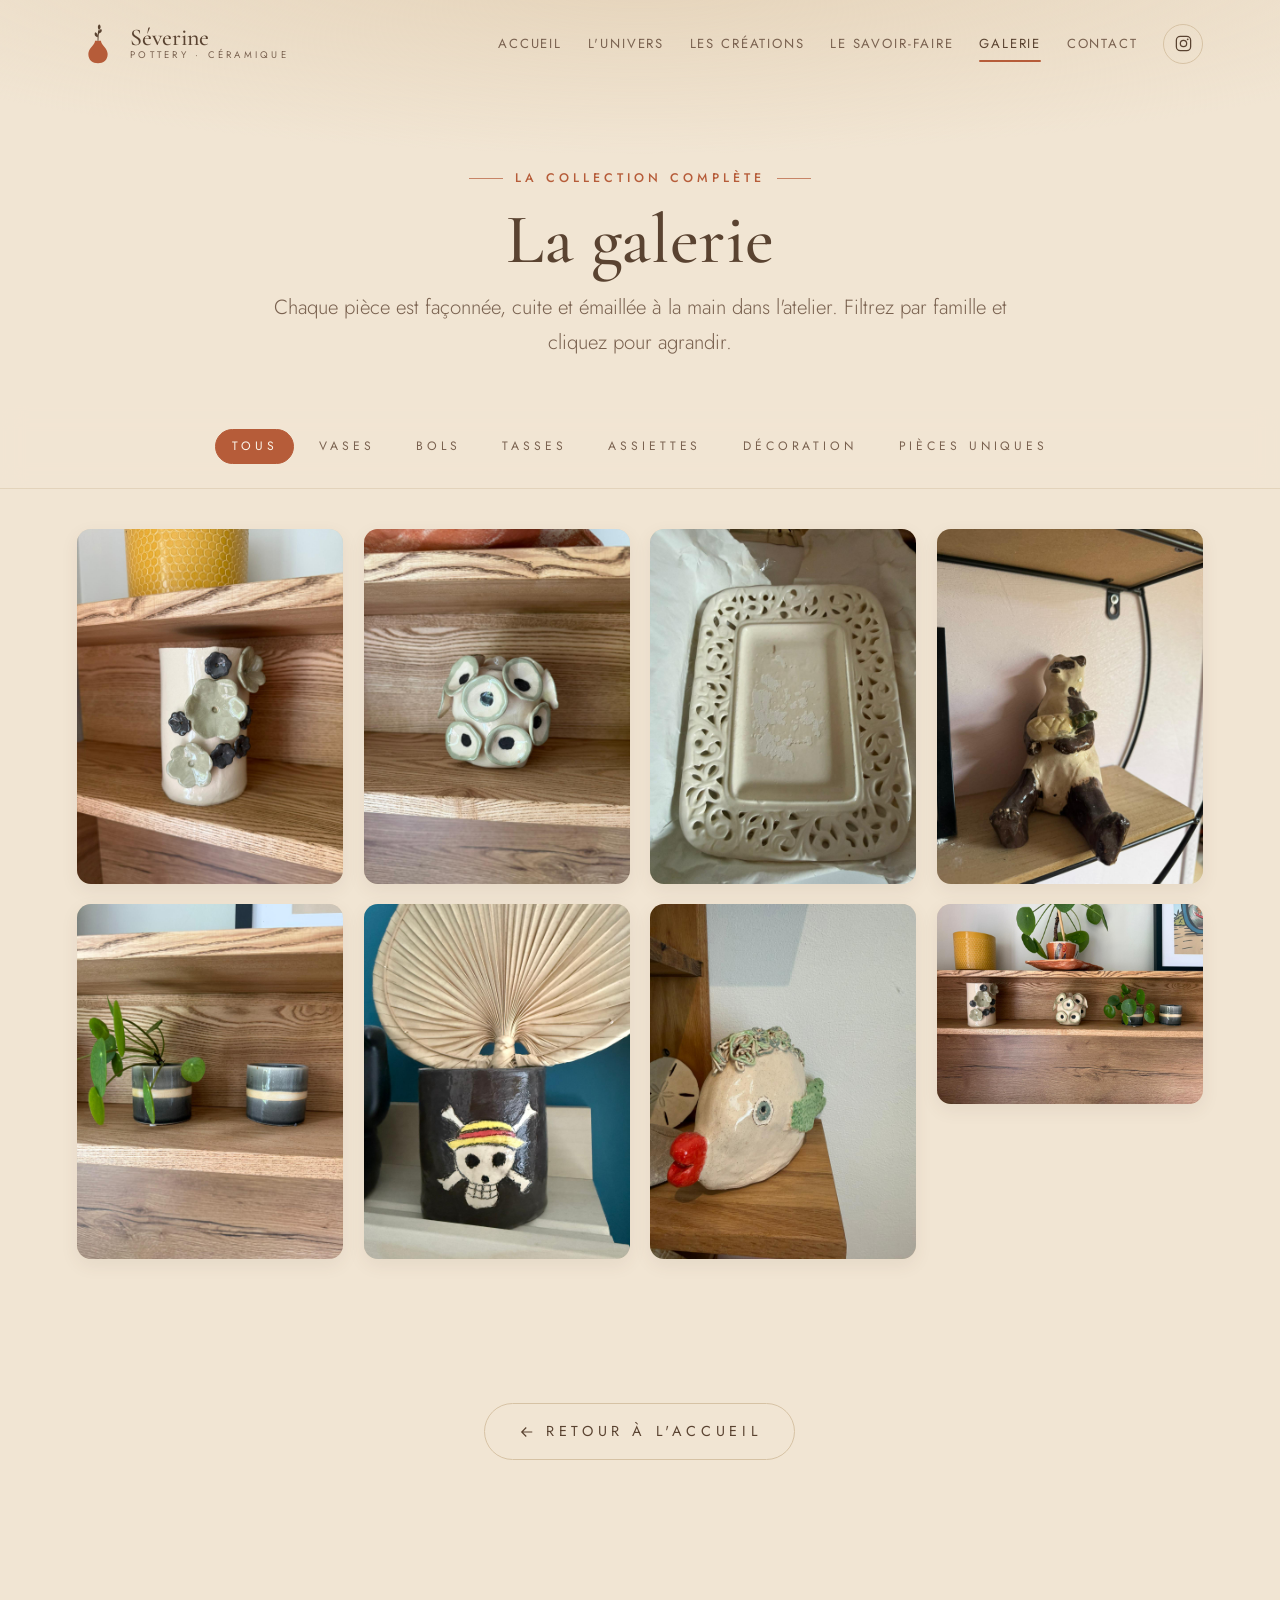
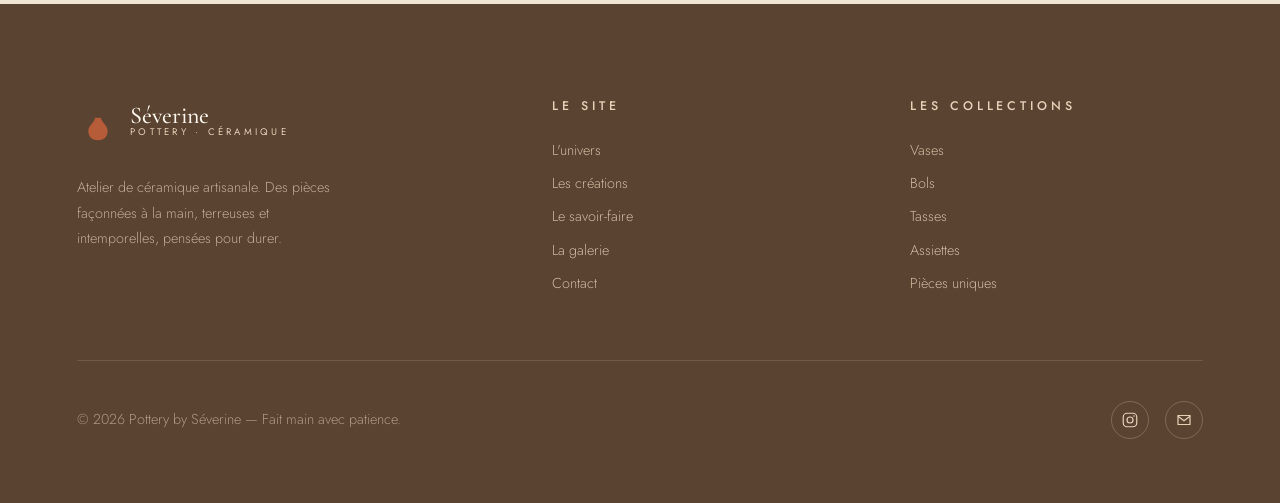
==== galerie.html @ ad0da4c9 "Add Pottery by Séverine static site (deployable on Vercel) One-page site + galerie.html, CSS design " ====
<!DOCTYPE html>
<html lang="fr">
<head>
  <meta charset="UTF-8" />
  <meta name="viewport" content="width=device-width, initial-scale=1.0" />
  <meta name="theme-color" content="#F1E5D3" />

  <!-- SEO -->
  <title>Galerie — Pottery by Séverine · Céramiques faites main</title>
  <meta name="description" content="Découvrez toute la collection de céramiques de Séverine : vases, bols, tasses, assiettes, décoration et pièces uniques. Chaque objet est façonné à la main." />
  <link rel="canonical" href="https://www.potterybyseverine.fr/galerie.html" />

  <!-- Open Graph -->
  <meta property="og:type" content="website" />
  <meta property="og:site_name" content="Pottery by Séverine" />
  <meta property="og:title" content="Galerie — Pottery by Séverine" />
  <meta property="og:description" content="Toute la collection de céramiques faites main : vases, bols, tasses, assiettes, décoration et pièces uniques." />
  <meta property="og:image" content="assets/images/pot-3.jpeg" />
  <meta property="og:locale" content="fr_FR" />
  <meta property="og:url" content="https://www.potterybyseverine.fr/galerie.html" />

  <!-- Favicon -->
  <link rel="icon" type="image/svg+xml" href="assets/logos/logo-icon.svg" />
  <link rel="apple-touch-icon" href="assets/logos/logo.png" />

  <!-- Fonts -->
  <link rel="preconnect" href="https://fonts.googleapis.com" />
  <link rel="preconnect" href="https://fonts.gstatic.com" crossorigin />
  <link href="https://fonts.googleapis.com/css2?family=Cormorant+Garamond:ital,wght@0,400;0,500;0,600;1,400;1,500&family=Jost:wght@300;400;500&display=swap" rel="stylesheet" />

  <!-- Styles -->
  <link rel="stylesheet" href="css/variables.css" />
  <link rel="stylesheet" href="css/style.css" />
  <link rel="stylesheet" href="css/gallery.css" />
  <link rel="stylesheet" href="css/animations.css" />
  <link rel="stylesheet" href="css/responsive.css" />

  <!-- Schema.org : fil d'Ariane -->
  <script type="application/ld+json">
  {
    "@context": "https://schema.org",
    "@type": "BreadcrumbList",
    "itemListElement": [
      { "@type": "ListItem", "position": 1, "name": "Accueil", "item": "https://www.potterybyseverine.fr/" },
      { "@type": "ListItem", "position": 2, "name": "Galerie", "item": "https://www.potterybyseverine.fr/galerie.html" }
    ]
  }
  </script>
</head>

<body>
  <a class="skip-link" href="#galerie-main">Aller au contenu principal</a>

  <!-- ============================ HEADER ============================ -->
  <header class="site-header is-scrolled">
    <div class="header__inner">
      <a class="brand" href="index.html" aria-label="Pottery by Séverine — accueil">
        <img class="brand__mark" src="assets/logos/logo-icon.svg" alt="" width="42" height="42" aria-hidden="true" />
        <span class="brand__text">
          <span class="brand__name">Séverine</span>
          <span class="brand__tagline">Pottery · Céramique</span>
        </span>
      </a>

      <nav class="nav" id="main-nav" aria-label="Navigation principale">
        <ul class="nav__list">
          <li class="nav__item"><a class="nav__link" href="index.html#accueil">Accueil</a></li>
          <li class="nav__item"><a class="nav__link" href="index.html#univers">L'univers</a></li>
          <li class="nav__item"><a class="nav__link" href="index.html#creations">Les créations</a></li>
          <li class="nav__item"><a class="nav__link" href="index.html#savoir-faire">Le savoir-faire</a></li>
          <li class="nav__item"><a class="nav__link is-active" href="galerie.html">Galerie</a></li>
          <li class="nav__item"><a class="nav__link" href="index.html#contact">Contact</a></li>
          <li class="nav__item">
            <a class="nav__ig" href="https://www.instagram.com/potterybyseverine" target="_blank" rel="noopener" aria-label="Instagram (nouvelle fenêtre)">
              <svg viewBox="0 0 24 24" fill="none" stroke="currentColor" stroke-width="1.6" aria-hidden="true"><rect x="3" y="3" width="18" height="18" rx="5"/><circle cx="12" cy="12" r="4"/><circle cx="17.3" cy="6.7" r="1.1" fill="currentColor" stroke="none"/></svg>
            </a>
          </li>
        </ul>
      </nav>

      <button class="nav-toggle" type="button" aria-label="Ouvrir le menu" aria-expanded="false" aria-controls="main-nav">
        <span></span><span></span><span></span>
      </button>
    </div>
  </header>

  <main id="galerie-main">
    <!-- ---- En-tête ---- -->
    <section class="gallery-hero">
      <div class="container">
        <span class="overline overline--center">La collection complète</span>
        <h1 class="display">La galerie</h1>
        <p class="lead">Chaque pièce est façonnée, cuite et émaillée à la main dans l'atelier. Filtrez par famille et cliquez pour agrandir.</p>
      </div>
    </section>

    <!-- ---- Filtres ---- -->
    <div class="filters" role="group" aria-label="Filtrer les créations par catégorie">
      <button class="filter-btn is-active" type="button" data-filter="all" aria-pressed="true">Tous</button>
      <button class="filter-btn" type="button" data-filter="vases" aria-pressed="false">Vases</button>
      <button class="filter-btn" type="button" data-filter="bols" aria-pressed="false">Bols</button>
      <button class="filter-btn" type="button" data-filter="tasses" aria-pressed="false">Tasses</button>
      <button class="filter-btn" type="button" data-filter="assiettes" aria-pressed="false">Assiettes</button>
      <button class="filter-btn" type="button" data-filter="decoration" aria-pressed="false">Décoration</button>
      <button class="filter-btn" type="button" data-filter="pieces-uniques" aria-pressed="false">Pièces uniques</button>
    </div>

    <!-- ---- Masonry ---- -->
    <div class="container container--wide">
      <div class="masonry">

        <figure class="masonry__item" data-category="vases pieces-uniques" data-cat-label="Vase" data-name="Floraison"
                data-full="assets/images/pot-1.jpeg" tabindex="0" role="button" aria-label="Agrandir : Floraison, vase">
          <img src="assets/images/pot-1.jpeg" alt="Vase en grès crème orné de fleurs modelées vertes et anthracite" loading="lazy" />
          <figcaption class="masonry__overlay">
            <span class="masonry__cat">Vase</span>
            <span class="masonry__name">Floraison</span>
          </figcaption>
          <span class="masonry__zoom" aria-hidden="true"><svg viewBox="0 0 24 24" fill="none" stroke="currentColor" stroke-width="1.6"><circle cx="11" cy="11" r="7"/><path d="m20 20-3.5-3.5M11 8v6M8 11h6"/></svg></span>
        </figure>

        <figure class="masonry__item" data-category="tasses bols" data-cat-label="Grès émaillé" data-name="Duo Rayé"
                data-full="assets/images/pot-2.jpeg" tabindex="0" role="button" aria-label="Agrandir : Duo Rayé">
          <img src="assets/images/pot-2.jpeg" alt="Deux petits contenants en grès émaillé gris souligné d'un liseré sable" loading="lazy" />
          <figcaption class="masonry__overlay">
            <span class="masonry__cat">Grès émaillé</span>
            <span class="masonry__name">Duo Rayé</span>
          </figcaption>
          <span class="masonry__zoom" aria-hidden="true"><svg viewBox="0 0 24 24" fill="none" stroke="currentColor" stroke-width="1.6"><circle cx="11" cy="11" r="7"/><path d="m20 20-3.5-3.5M11 8v6M8 11h6"/></svg></span>
        </figure>

        <figure class="masonry__item" data-category="vases decoration pieces-uniques" data-cat-label="Vase" data-name="Pastille"
                data-full="assets/images/pot-3.jpeg" tabindex="0" role="button" aria-label="Agrandir : Pastille, vase">
          <img src="assets/images/pot-3.jpeg" alt="Vase crème couvert de pastilles rondes vertes à cœur noir" loading="lazy" />
          <figcaption class="masonry__overlay">
            <span class="masonry__cat">Vase</span>
            <span class="masonry__name">Pastille</span>
          </figcaption>
          <span class="masonry__zoom" aria-hidden="true"><svg viewBox="0 0 24 24" fill="none" stroke="currentColor" stroke-width="1.6"><circle cx="11" cy="11" r="7"/><path d="m20 20-3.5-3.5M11 8v6M8 11h6"/></svg></span>
        </figure>

        <figure class="masonry__item" data-category="tasses pieces-uniques" data-cat-label="Tasse" data-name="Mug Corsaire"
                data-full="assets/images/mug-one-piece.jpeg" tabindex="0" role="button" aria-label="Agrandir : Mug Corsaire">
          <img src="assets/images/mug-one-piece.jpeg" alt="Mug en céramique noire peint d'une tête de mort au chapeau de paille" loading="lazy" />
          <figcaption class="masonry__overlay">
            <span class="masonry__cat">Tasse</span>
            <span class="masonry__name">Mug Corsaire</span>
          </figcaption>
          <span class="masonry__zoom" aria-hidden="true"><svg viewBox="0 0 24 24" fill="none" stroke="currentColor" stroke-width="1.6"><circle cx="11" cy="11" r="7"/><path d="m20 20-3.5-3.5M11 8v6M8 11h6"/></svg></span>
        </figure>

        <figure class="masonry__item" data-category="assiettes decoration" data-cat-label="Assiette" data-name="Dentelle"
                data-full="assets/images/plateau-1.jpeg" tabindex="0" role="button" aria-label="Agrandir : Dentelle, plateau">
          <img src="assets/images/plateau-1.jpeg" alt="Plateau rectangulaire en céramique blanche à large bordure ajourée" loading="lazy" />
          <figcaption class="masonry__overlay">
            <span class="masonry__cat">Assiette</span>
            <span class="masonry__name">Dentelle</span>
          </figcaption>
          <span class="masonry__zoom" aria-hidden="true"><svg viewBox="0 0 24 24" fill="none" stroke="currentColor" stroke-width="1.6"><circle cx="11" cy="11" r="7"/><path d="m20 20-3.5-3.5M11 8v6M8 11h6"/></svg></span>
        </figure>

        <figure class="masonry__item" data-category="decoration pieces-uniques" data-cat-label="Pièce unique" data-name="Poisson Lippu"
                data-full="assets/images/poisson-1.jpeg" tabindex="0" role="button" aria-label="Agrandir : Poisson Lippu">
          <img src="assets/images/poisson-1.jpeg" alt="Sculpture céramique en forme de poisson aux lèvres rouges et écailles vertes" loading="lazy" />
          <figcaption class="masonry__overlay">
            <span class="masonry__cat">Pièce unique</span>
            <span class="masonry__name">Poisson Lippu</span>
          </figcaption>
          <span class="masonry__zoom" aria-hidden="true"><svg viewBox="0 0 24 24" fill="none" stroke="currentColor" stroke-width="1.6"><circle cx="11" cy="11" r="7"/><path d="m20 20-3.5-3.5M11 8v6M8 11h6"/></svg></span>
        </figure>

        <figure class="masonry__item" data-category="decoration pieces-uniques" data-cat-label="Pièce unique" data-name="Petit Panda"
                data-full="assets/images/panda.jpeg" tabindex="0" role="button" aria-label="Agrandir : Petit Panda">
          <img src="assets/images/panda.jpeg" alt="Petite figurine de panda en céramique assis, tenant une pomme de pin" loading="lazy" />
          <figcaption class="masonry__overlay">
            <span class="masonry__cat">Pièce unique</span>
            <span class="masonry__name">Petit Panda</span>
          </figcaption>
          <span class="masonry__zoom" aria-hidden="true"><svg viewBox="0 0 24 24" fill="none" stroke="currentColor" stroke-width="1.6"><circle cx="11" cy="11" r="7"/><path d="m20 20-3.5-3.5M11 8v6M8 11h6"/></svg></span>
        </figure>

        <figure class="masonry__item" data-category="decoration" data-cat-label="Composition" data-name="Étagère d'atelier"
                data-full="assets/images/banner.jpeg" tabindex="0" role="button" aria-label="Agrandir : Étagère d'atelier">
          <img src="assets/images/banner.jpeg" alt="Composition de plusieurs céramiques faites main et de plantes sur une étagère en bois" loading="lazy" />
          <figcaption class="masonry__overlay">
            <span class="masonry__cat">Composition</span>
            <span class="masonry__name">Étagère d'atelier</span>
          </figcaption>
          <span class="masonry__zoom" aria-hidden="true"><svg viewBox="0 0 24 24" fill="none" stroke="currentColor" stroke-width="1.6"><circle cx="11" cy="11" r="7"/><path d="m20 20-3.5-3.5M11 8v6M8 11h6"/></svg></span>
        </figure>

      </div>

      <p class="masonry-empty">Aucune pièce dans cette catégorie pour le moment.</p>
    </div>

    <!-- ---- Retour accueil ---- -->
    <div class="gallery-back">
      <a class="btn btn--ghost" href="index.html">
        <svg viewBox="0 0 24 24" width="18" height="18" fill="none" stroke="currentColor" stroke-width="1.6" aria-hidden="true" style="transform:scaleX(-1)"><path d="M5 12h14M13 6l6 6-6 6"/></svg>
        Retour à l'accueil
      </a>
    </div>
  </main>

  <!-- ---- Lightbox ---- -->
  <div class="lightbox" role="dialog" aria-modal="true" aria-label="Visionneuse d'image" aria-hidden="true">
    <button class="lightbox__btn lightbox__close" type="button" aria-label="Fermer (Échap)">
      <svg viewBox="0 0 24 24" fill="none" stroke="currentColor" stroke-width="1.7" aria-hidden="true"><path d="M6 6l12 12M18 6 6 18"/></svg>
    </button>
    <button class="lightbox__btn lightbox__prev" type="button" aria-label="Image précédente (flèche gauche)">
      <svg viewBox="0 0 24 24" fill="none" stroke="currentColor" stroke-width="1.7" aria-hidden="true"><path d="M15 6l-6 6 6 6"/></svg>
    </button>
    <button class="lightbox__btn lightbox__next" type="button" aria-label="Image suivante (flèche droite)">
      <svg viewBox="0 0 24 24" fill="none" stroke="currentColor" stroke-width="1.7" aria-hidden="true"><path d="M9 6l6 6-6 6"/></svg>
    </button>

    <div class="lightbox__stage">
      <div class="lightbox__figure">
        <img class="lightbox__img" src="" alt="" style="transition: opacity .35s ease;" />
      </div>
      <div class="lightbox__caption">
        <span class="lightbox__cat"></span>
        <div class="lightbox__name"></div>
        <div class="lightbox__counter"></div>
      </div>
    </div>
  </div>

  <!-- ============================ FOOTER ============================ -->
  <footer class="site-footer">
    <div class="container container--wide">
      <div class="footer__top">
        <div class="footer__brand">
          <a class="brand" href="index.html" aria-label="Pottery by Séverine — accueil">
            <img class="brand__mark" src="assets/logos/logo-icon.svg" alt="" width="42" height="42" aria-hidden="true" />
            <span class="brand__text">
              <span class="brand__name">Séverine</span>
              <span class="brand__tagline">Pottery · Céramique</span>
            </span>
          </a>
          <p class="footer__about">Atelier de céramique artisanale. Des pièces façonnées à la main, terreuses et intemporelles, pensées pour durer.</p>
        </div>

        <nav class="footer__col" aria-label="Navigation du site">
          <h4>Le site</h4>
          <div class="footer__links">
            <a href="index.html#univers">L'univers</a>
            <a href="index.html#creations">Les créations</a>
            <a href="index.html#savoir-faire">Le savoir-faire</a>
            <a href="galerie.html">La galerie</a>
            <a href="index.html#contact">Contact</a>
          </div>
        </nav>

        <nav class="footer__col" aria-label="Les collections">
          <h4>Les collections</h4>
          <div class="footer__links">
            <a href="galerie.html?filter=vases">Vases</a>
            <a href="galerie.html?filter=bols">Bols</a>
            <a href="galerie.html?filter=tasses">Tasses</a>
            <a href="galerie.html?filter=assiettes">Assiettes</a>
            <a href="galerie.html?filter=pieces-uniques">Pièces uniques</a>
          </div>
        </nav>
      </div>

      <div class="footer__bottom">
        <p>© <span data-year>2026</span> Pottery by Séverine — Fait main avec patience.</p>
        <div class="footer__socials">
          <a href="https://www.instagram.com/potterybyseverine" target="_blank" rel="noopener" aria-label="Instagram">
            <svg viewBox="0 0 24 24" fill="none" stroke="currentColor" stroke-width="1.6" aria-hidden="true"><rect x="3" y="3" width="18" height="18" rx="5"/><circle cx="12" cy="12" r="4"/><circle cx="17.3" cy="6.7" r="1.1" fill="currentColor" stroke="none"/></svg>
          </a>
          <a href="mailto:bonjour@potterybyseverine.fr" aria-label="Envoyer un email">
            <svg viewBox="0 0 24 24" fill="none" stroke="currentColor" stroke-width="1.6" aria-hidden="true"><path d="M4 6h16v12H4Z"/><path d="m4 7 8 6 8-6"/></svg>
          </a>
        </div>
      </div>
    </div>
  </footer>

  <!-- Scripts -->
  <script src="js/gallery.js" defer></script>
  <script src="js/script.js" defer></script>
</body>
</html>
---- css/variables.css ----
/* ==========================================================================
   Pottery by Séverine — Design Tokens
   Toutes les couleurs, typographies, espacements, rayons et ombres du site
   sont définis ici. Un seul endroit à modifier pour faire évoluer la marque.
   ========================================================================== */

:root {
  /* --- Palette ---------------------------------------------------------- */
  --color-terracotta:        #B65C39; /* accent principal */
  --color-terracotta-light:  #CE8A5F;
  --color-ocre:              #C89A46;
  --color-clay:              #5A4331; /* texte / foncé */
  --color-clay-light:        #7A6250; /* texte secondaire */
  --color-sand:              #E4D2B8;
  --color-cream:             #F1E5D3; /* fond de page */
  --color-paper:             #FBF5EB; /* fond des cartes */
  --color-line:              #D6C2A4; /* filets / bordures */

  /* Dérivées translucides (verre, voiles, survols) */
  --cream-glass:             rgba(241, 229, 211, 0.72);
  --paper-glass:             rgba(251, 245, 235, 0.85);
  --clay-veil:               rgba(90, 67, 49, 0.06);
  --clay-veil-strong:        rgba(90, 67, 49, 0.12);
  --terracotta-veil:         rgba(182, 92, 57, 0.10);

  /* --- Typographie ------------------------------------------------------ */
  --font-serif: "Cormorant Garamond", Georgia, "Times New Roman", serif;
  --font-sans:  "Jost", "Segoe UI", system-ui, -apple-system, sans-serif;

  /* Échelle typographique fluide (clamp : mobile → desktop) */
  --fs-display:  clamp(3.4rem, 8vw, 7rem);
  --fs-h1:       clamp(2.6rem, 5.5vw, 4.6rem);
  --fs-h2:       clamp(2rem, 4vw, 3.2rem);
  --fs-h3:       clamp(1.5rem, 2.4vw, 2rem);
  --fs-lead:     clamp(1.1rem, 1.6vw, 1.35rem);
  --fs-body:     clamp(1rem, 1.15vw, 1.075rem);
  --fs-small:    0.9rem;
  --fs-label:    0.78rem;

  --lh-tight:  1.08;
  --lh-snug:   1.28;
  --lh-body:   1.75;

  /* Interlettrage des libellés (Jost en capitales espacées) */
  --tracking-label: 0.32em;
  --tracking-wide:  0.42em;
  --tracking-soft:  0.06em;

  /* --- Espacements (rythme vertical généreux) --------------------------- */
  --space-3xs: 0.25rem;
  --space-2xs: 0.5rem;
  --space-xs:  0.75rem;
  --space-sm:  1rem;
  --space-md:  1.5rem;
  --space-lg:  2.5rem;
  --space-xl:  4rem;
  --space-2xl: 6rem;
  --space-3xl: 9rem;
  --space-4xl: 12rem;

  /* Section : grandes respirations verticales */
  --section-padding: clamp(5rem, 12vh, 11rem);

  /* --- Mise en page ----------------------------------------------------- */
  --container-max: 1240px;
  --container-wide: 1480px;
  --gutter: clamp(1.5rem, 6vw, 6rem);
  --header-height: 88px;

  /* --- Rayons ----------------------------------------------------------- */
  --radius-xs: 6px;
  --radius-sm: 10px;
  --radius-md: 14px;   /* cartes (charte) */
  --radius-lg: 22px;
  --radius-xl: 32px;
  --radius-pill: 999px;

  /* --- Ombres très douces ---------------------------------------------- */
  --shadow-xs: 0 1px 2px rgba(90, 67, 49, 0.05);
  --shadow-sm: 0 6px 18px rgba(90, 67, 49, 0.08);
  --shadow-md: 0 14px 34px rgba(90, 67, 49, 0.10);
  --shadow-lg: 0 26px 60px rgba(90, 67, 49, 0.14);
  --shadow-glass: 0 8px 30px rgba(90, 67, 49, 0.10);

  /* --- Transitions ------------------------------------------------------ */
  --ease-out: cubic-bezier(0.16, 1, 0.3, 1);
  --ease-soft: cubic-bezier(0.4, 0, 0.2, 1);
  --dur-fast: 0.25s;
  --dur-mid:  0.5s;
  --dur-slow: 0.9s;

  /* --- Divers ----------------------------------------------------------- */
  --z-header: 100;
  --z-menu: 200;
  --z-lightbox: 900;
  --max-readable: 62ch;
}
---- css/style.css ----
/* ==========================================================================
   Pottery by Séverine — Feuille de style principale
   Structure :
   1. Reset & bases       6. Sections (univers, créations, savoir-faire…)
   2. Typographie         7. Galerie / masonry / lightbox
   3. Boutons & liens     8. Formulaire & contact
   4. Header & nav        9. Footer
   5. Hero
   ========================================================================== */

/* ============================ 1. RESET & BASES ============================ */
*,
*::before,
*::after { box-sizing: border-box; }

* { margin: 0; }

html {
  scroll-behavior: smooth;
  -webkit-text-size-adjust: 100%;
}

body {
  font-family: var(--font-sans);
  font-size: var(--fs-body);
  font-weight: 300;
  line-height: var(--lh-body);
  color: var(--color-clay);
  background-color: var(--color-cream);
  -webkit-font-smoothing: antialiased;
  text-rendering: optimizeLegibility;
  overflow-x: hidden;
  /* Texture très discrète : grain de papier crème */
  background-image:
    radial-gradient(var(--clay-veil) 0.5px, transparent 0.5px);
  background-size: 22px 22px;
}

img,
picture,
svg {
  display: block;
  max-width: 100%;
}

img { height: auto; }

ul { list-style: none; padding: 0; }
a { color: inherit; text-decoration: none; }
button { font-family: inherit; cursor: pointer; }

:focus-visible {
  outline: 2px solid var(--color-terracotta);
  outline-offset: 3px;
  border-radius: 2px;
}

::selection {
  background: var(--color-terracotta);
  color: var(--color-paper);
}

/* Lien d'évitement (accessibilité clavier) */
.skip-link {
  position: absolute;
  left: -999px;
  top: 0;
  z-index: 999;
  background: var(--color-clay);
  color: var(--color-paper);
  padding: var(--space-xs) var(--space-md);
  border-radius: 0 0 var(--radius-sm) 0;
  font-size: var(--fs-small);
  letter-spacing: var(--tracking-soft);
}
.skip-link:focus { left: 0; }

/* ---- Conteneurs ---- */
.container {
  width: 100%;
  max-width: var(--container-max);
  margin-inline: auto;
  padding-inline: var(--gutter);
}
.container--wide { max-width: var(--container-wide); }
.container--narrow { max-width: 900px; }

.section { padding-block: var(--section-padding); position: relative; }
.section--tight { padding-block: clamp(3.5rem, 8vh, 7rem); }

/* ============================ 2. TYPOGRAPHIE ============================= */
h1, h2, h3, h4 {
  font-family: var(--font-serif);
  font-weight: 500;
  line-height: var(--lh-tight);
  color: var(--color-clay);
  letter-spacing: 0.005em;
}

.display {
  font-size: var(--fs-display);
  font-weight: 500;
  line-height: 0.98;
}

h2.section__title,
.section__title {
  font-size: var(--fs-h2);
  font-weight: 500;
}

.lead {
  font-size: var(--fs-lead);
  color: var(--color-clay-light);
  max-width: var(--max-readable);
  line-height: 1.7;
}

p { max-width: var(--max-readable); }
p + p { margin-top: var(--space-sm); }

em, .accent-serif {
  font-style: italic;
  color: var(--color-terracotta);
}

/* Sur-titre : petit libellé en capitales espacées, avec filet */
.overline {
  display: inline-flex;
  align-items: center;
  gap: var(--space-xs);
  font-family: var(--font-sans);
  font-size: var(--fs-label);
  font-weight: 500;
  letter-spacing: var(--tracking-label);
  text-transform: uppercase;
  color: var(--color-terracotta);
}
.overline::before {
  content: "";
  width: 34px;
  height: 1px;
  background: currentColor;
  opacity: 0.7;
}
.overline--center::after {
  content: "";
  width: 34px;
  height: 1px;
  background: currentColor;
  opacity: 0.7;
}

/* En-tête de section centré */
.section__head {
  display: flex;
  flex-direction: column;
  gap: var(--space-md);
  margin-bottom: var(--space-2xl);
}
.section__head--center {
  align-items: center;
  text-align: center;
}
.section__head--center .lead { text-align: center; }
.section__head--center .overline::before { display: none; }

/* ========================= 3. BOUTONS & LIENS =========================== */
.btn {
  --btn-bg: var(--color-clay);
  --btn-fg: var(--color-paper);
  position: relative;
  display: inline-flex;
  align-items: center;
  justify-content: center;
  gap: 0.7em;
  font-family: var(--font-sans);
  font-size: var(--fs-small);
  font-weight: 400;
  letter-spacing: var(--tracking-label);
  text-transform: uppercase;
  padding: 1.05em 2.3em;
  border: 1px solid transparent;
  border-radius: var(--radius-pill);
  background: var(--btn-bg);
  color: var(--btn-fg);
  overflow: hidden;
  transition: transform var(--dur-fast) var(--ease-out),
              box-shadow var(--dur-fast) var(--ease-out),
              background-color var(--dur-mid) var(--ease-soft),
              color var(--dur-mid) var(--ease-soft);
  will-change: transform;
}
.btn .btn__arrow {
  transition: transform var(--dur-fast) var(--ease-out);
}
.btn:hover {
  transform: translateY(-3px);
  box-shadow: var(--shadow-md);
}
.btn:hover .btn__arrow { transform: translateX(4px); }
.btn:active { transform: translateY(-1px); }

.btn--primary {
  --btn-bg: var(--color-terracotta);
  --btn-fg: var(--color-paper);
}
.btn--primary:hover { background: var(--color-clay); }

.btn--ghost {
  --btn-bg: transparent;
  --btn-fg: var(--color-clay);
  border-color: var(--color-line);
}
.btn--ghost:hover {
  background: var(--color-clay);
  --btn-fg: var(--color-paper);
  border-color: var(--color-clay);
}

.btn--light {
  --btn-bg: var(--color-paper);
  --btn-fg: var(--color-clay);
}
.btn--light:hover { background: var(--color-cream); }

/* Lien texte souligné animé */
.link-underline {
  position: relative;
  font-family: var(--font-sans);
  font-size: var(--fs-small);
  letter-spacing: var(--tracking-soft);
  color: var(--color-clay);
  padding-bottom: 2px;
}
.link-underline::after {
  content: "";
  position: absolute;
  left: 0; bottom: 0;
  width: 100%; height: 1px;
  background: var(--color-terracotta);
  transform: scaleX(0);
  transform-origin: right;
  transition: transform var(--dur-mid) var(--ease-out);
}
.link-underline:hover::after {
  transform: scaleX(1);
  transform-origin: left;
}

/* =========================== 4. HEADER & NAV ============================ */
.site-header {
  position: fixed;
  inset: 0 0 auto 0;
  z-index: var(--z-header);
  height: var(--header-height);
  display: flex;
  align-items: center;
  transition: background-color var(--dur-mid) var(--ease-soft),
              box-shadow var(--dur-mid) var(--ease-soft),
              backdrop-filter var(--dur-mid) var(--ease-soft),
              border-color var(--dur-mid) var(--ease-soft);
  border-bottom: 1px solid transparent;
}
/* Effet verre au scroll */
.site-header.is-scrolled {
  background: var(--cream-glass);
  -webkit-backdrop-filter: blur(14px) saturate(1.1);
  backdrop-filter: blur(14px) saturate(1.1);
  box-shadow: var(--shadow-glass);
  border-bottom-color: rgba(214, 194, 164, 0.6);
}

.header__inner {
  width: 100%;
  max-width: var(--container-wide);
  margin-inline: auto;
  padding-inline: var(--gutter);
  display: flex;
  align-items: center;
  justify-content: space-between;
  gap: var(--space-md);
}

/* Marque : logo icône + nom */
.brand {
  display: inline-flex;
  align-items: center;
  gap: 0.7rem;
  line-height: 1;
}
.brand__mark {
  width: 42px;
  height: 42px;
  flex: none;
  transition: transform var(--dur-mid) var(--ease-out);
}
.brand:hover .brand__mark { transform: rotate(-6deg) scale(1.04); }
.brand__text {
  display: flex;
  flex-direction: column;
  gap: 2px;
}
.brand__name {
  font-family: var(--font-serif);
  font-size: 1.5rem;
  font-weight: 500;
  color: var(--color-clay);
  line-height: 0.9;
}
.brand__tagline {
  font-family: var(--font-sans);
  font-size: 0.6rem;
  font-weight: 400;
  letter-spacing: 0.34em;
  text-transform: uppercase;
  color: var(--color-clay-light);
}

/* Navigation principale */
.nav { display: flex; align-items: center; }
.nav__list {
  display: flex;
  align-items: center;
  gap: clamp(1.1rem, 2vw, 2.1rem);
}
.nav__link {
  position: relative;
  font-family: var(--font-sans);
  font-size: 0.82rem;
  font-weight: 400;
  letter-spacing: 0.14em;
  text-transform: uppercase;
  color: var(--color-clay-light);
  padding: 0.4rem 0;
  transition: color var(--dur-fast) var(--ease-soft);
}
.nav__link::after {
  content: "";
  position: absolute;
  left: 0; bottom: -2px;
  width: 100%; height: 1.5px;
  background: var(--color-terracotta);
  border-radius: 2px;
  transform: scaleX(0);
  transform-origin: center;
  transition: transform var(--dur-mid) var(--ease-out);
}
.nav__link:hover { color: var(--color-clay); }
.nav__link:hover::after,
.nav__link.is-active::after { transform: scaleX(1); }
.nav__link.is-active { color: var(--color-clay); }

/* Bouton Instagram dédié */
.nav__ig {
  display: inline-flex;
  align-items: center;
  justify-content: center;
  width: 40px;
  height: 40px;
  border-radius: var(--radius-pill);
  border: 1px solid var(--color-line);
  color: var(--color-clay);
  transition: background-color var(--dur-fast) var(--ease-soft),
              color var(--dur-fast) var(--ease-soft),
              transform var(--dur-fast) var(--ease-out);
}
.nav__ig:hover {
  background: var(--color-terracotta);
  color: var(--color-paper);
  border-color: var(--color-terracotta);
  transform: translateY(-2px);
}
.nav__ig svg { width: 19px; height: 19px; }

/* Header au-dessus du hero (accueil, avant le scroll) : navigation en clair.
   Désactivé quand le menu mobile est ouvert (fond crème → texte foncé). */
body:not(.menu-open) .site-header--hero:not(.is-scrolled) .brand__name { color: var(--color-paper); }
body:not(.menu-open) .site-header--hero:not(.is-scrolled) .brand__tagline { color: var(--color-sand); }
body:not(.menu-open) .site-header--hero:not(.is-scrolled) .nav__link { color: rgba(251, 245, 235, 0.85); }
body:not(.menu-open) .site-header--hero:not(.is-scrolled) .nav__link:hover,
body:not(.menu-open) .site-header--hero:not(.is-scrolled) .nav__link.is-active { color: var(--color-paper); }
body:not(.menu-open) .site-header--hero:not(.is-scrolled) .nav__ig {
  color: var(--color-paper);
  border-color: rgba(251, 245, 235, 0.45);
}
body:not(.menu-open) .site-header--hero:not(.is-scrolled) .nav-toggle span { background: var(--color-paper); }

/* Bouton hamburger (mobile) */
.nav-toggle {
  display: none;
  flex-direction: column;
  justify-content: center;
  gap: 5px;
  width: 46px;
  height: 46px;
  padding: 0;
  border: none;
  background: transparent;
  z-index: calc(var(--z-menu) + 1);
}
.nav-toggle span {
  display: block;
  width: 26px;
  height: 1.6px;
  margin-inline: auto;
  background: var(--color-clay);
  border-radius: 2px;
  transition: transform var(--dur-mid) var(--ease-out),
              opacity var(--dur-fast) var(--ease-soft),
              width var(--dur-mid) var(--ease-out);
}
.nav-toggle[aria-expanded="true"] span:nth-child(1) {
  transform: translateY(6.6px) rotate(45deg);
}
.nav-toggle[aria-expanded="true"] span:nth-child(2) {
  opacity: 0; width: 0;
}
.nav-toggle[aria-expanded="true"] span:nth-child(3) {
  transform: translateY(-6.6px) rotate(-45deg);
}

/* ============================== 5. HERO ================================= */
.hero {
  position: relative;
  min-height: 100svh;
  display: flex;
  align-items: center;
  overflow: hidden;
  background: var(--color-clay);
}
.hero__media {
  position: absolute;
  inset: 0;
  z-index: 0;
}
.hero__media img {
  width: 100%;
  height: 100%;
  object-fit: cover;
  object-position: center 42%;
  transform: scale(1.08);
  will-change: transform;
}
/* Voile dégradé pour lisibilité du texte + de la navigation transparente */
.hero__media::after {
  content: "";
  position: absolute;
  inset: 0;
  background:
    linear-gradient(180deg, rgba(48,35,25,0.66) 0%, rgba(48,35,25,0.34) 42%, rgba(48,35,25,0.72) 100%),
    linear-gradient(90deg, rgba(48,35,25,0.60) 0%, rgba(48,35,25,0) 62%);
}

.hero__inner {
  position: relative;
  z-index: 1;
  width: 100%;
  max-width: var(--container-max);
  margin-inline: auto;
  padding-inline: var(--gutter);
  padding-top: var(--header-height);
  color: var(--color-paper);
}
.hero__content { max-width: 40rem; }
.hero .overline { color: var(--color-sand); }
.hero .overline::before { background: var(--color-sand); }

.hero__title {
  color: var(--color-paper);
  font-size: var(--fs-display);
  font-weight: 500;
  line-height: 0.98;
  margin-top: var(--space-md);
}
.hero__title em {
  color: var(--color-terracotta-light);
  font-style: italic;
}
.hero__subtitle {
  margin-top: var(--space-md);
  font-size: var(--fs-lead);
  font-weight: 300;
  color: rgba(251, 245, 235, 0.9);
  max-width: 34rem;
}
.hero__actions {
  margin-top: var(--space-lg);
  display: flex;
  flex-wrap: wrap;
  gap: var(--space-sm);
}

/* Indicateur de scroll animé */
.scroll-indicator {
  position: absolute;
  left: 50%;
  bottom: clamp(1.5rem, 4vh, 3rem);
  transform: translateX(-50%);
  z-index: 2;
  display: flex;
  flex-direction: column;
  align-items: center;
  gap: 0.75rem;
  color: var(--color-paper);
  font-family: var(--font-sans);
  font-size: 0.62rem;
  letter-spacing: var(--tracking-label);
  text-transform: uppercase;
}
.scroll-indicator__mouse {
  width: 24px;
  height: 38px;
  border: 1.5px solid rgba(251,245,235,0.7);
  border-radius: var(--radius-pill);
  position: relative;
}
.scroll-indicator__wheel {
  position: absolute;
  left: 50%;
  top: 7px;
  width: 3px;
  height: 7px;
  margin-left: -1.5px;
  border-radius: 2px;
  background: var(--color-paper);
  animation: scroll-wheel 1.9s var(--ease-out) infinite;
}

/* ============================ 6. SECTIONS =============================== */

/* Fonds alternés */
.section--paper { background: var(--color-paper); }
.section--sand {
  background: linear-gradient(180deg, var(--color-cream), var(--color-sand) 140%);
}
.section--clay {
  background: var(--color-clay);
  color: var(--color-cream);
}
.section--clay h2,
.section--clay h3 { color: var(--color-paper); }
.section--clay .lead { color: rgba(228, 210, 184, 0.85); }
.section--clay .overline { color: var(--color-terracotta-light); }

/* ---- ② L'univers ---- */
.univers__grid {
  display: grid;
  grid-template-columns: 0.95fr 1.05fr;
  gap: clamp(2.5rem, 6vw, 6rem);
  align-items: center;
}
.univers__portrait {
  position: relative;
}
.univers__portrait-frame {
  position: relative;
  border-radius: var(--radius-lg);
  overflow: hidden;
  box-shadow: var(--shadow-lg);
  aspect-ratio: 4 / 5;
}
.univers__portrait-frame img {
  width: 100%;
  height: 100%;
  object-fit: cover;
}
/* Petit badge logo posé sur le portrait */
.univers__stamp {
  position: absolute;
  right: -18px;
  bottom: -18px;
  width: clamp(96px, 12vw, 132px);
  height: clamp(96px, 12vw, 132px);
  padding: 14px;
  background: var(--color-paper);
  border-radius: var(--radius-pill);
  box-shadow: var(--shadow-md);
  animation: spin-slow 40s linear infinite;
}
.univers__stamp img { width: 100%; height: 100%; }

.univers__text .lead { margin-bottom: var(--space-md); }
.univers__signature {
  margin-top: var(--space-lg);
  font-family: var(--font-serif);
  font-size: 2.4rem;
  font-style: italic;
  color: var(--color-terracotta);
  line-height: 1;
}
.univers__signature-role {
  display: block;
  margin-top: var(--space-2xs);
  font-family: var(--font-sans);
  font-size: var(--fs-label);
  font-style: normal;
  letter-spacing: var(--tracking-label);
  text-transform: uppercase;
  color: var(--color-clay-light);
}

/* Valeurs (trois piliers) */
.values {
  margin-top: var(--space-lg);
  display: grid;
  grid-template-columns: repeat(3, 1fr);
  gap: var(--space-md);
}
.value__icon {
  width: 30px;
  height: 30px;
  color: var(--color-terracotta);
  margin-bottom: var(--space-xs);
}
.value__title {
  font-family: var(--font-serif);
  font-size: 1.25rem;
  font-weight: 500;
  margin-bottom: 2px;
}
.value__text {
  font-size: var(--fs-small);
  color: var(--color-clay-light);
  line-height: 1.5;
}

/* ---- ③ Les créations ---- */
.creations__grid {
  display: grid;
  grid-template-columns: repeat(3, 1fr);
  gap: clamp(1.2rem, 2.4vw, 2rem);
}
.creation-card {
  position: relative;
  display: block;
  border-radius: var(--radius-md);
  overflow: hidden;
  background: var(--color-clay);
  aspect-ratio: 3 / 4;
  box-shadow: var(--shadow-sm);
  transition: box-shadow var(--dur-mid) var(--ease-out),
              transform var(--dur-mid) var(--ease-out);
  will-change: transform;
}
.creation-card:hover {
  transform: translateY(-6px);
  box-shadow: var(--shadow-lg);
}
.creation-card__img {
  position: absolute;
  inset: 0;
  width: 100%;
  height: 100%;
  object-fit: cover;
  transition: transform var(--dur-slow) var(--ease-out),
              filter var(--dur-mid) var(--ease-soft);
}
.creation-card:hover .creation-card__img {
  transform: scale(1.07);
}
.creation-card__overlay {
  position: absolute;
  inset: 0;
  z-index: 1;
  display: flex;
  flex-direction: column;
  justify-content: flex-end;
  padding: var(--space-md);
  background: linear-gradient(180deg, rgba(90,67,49,0) 40%, rgba(90,67,49,0.72) 100%);
  color: var(--color-paper);
}
.creation-card__index {
  font-family: var(--font-sans);
  font-size: var(--fs-label);
  letter-spacing: var(--tracking-label);
  opacity: 0.75;
}
.creation-card__name {
  font-family: var(--font-serif);
  font-size: 1.7rem;
  font-weight: 500;
  margin-top: 2px;
}
.creation-card__cta {
  display: inline-flex;
  align-items: center;
  gap: 0.5em;
  margin-top: var(--space-xs);
  font-family: var(--font-sans);
  font-size: 0.72rem;
  letter-spacing: var(--tracking-soft);
  text-transform: uppercase;
  opacity: 0;
  transform: translateY(8px);
  transition: opacity var(--dur-mid) var(--ease-out),
              transform var(--dur-mid) var(--ease-out);
}
.creation-card:hover .creation-card__cta,
.creation-card:focus-visible .creation-card__cta {
  opacity: 1;
  transform: translateY(0);
}

/* ---- ④ Le savoir-faire (timeline) ---- */
.timeline {
  position: relative;
  margin-top: var(--space-xl);
  padding: 0;          /* neutralise l'indentation par défaut de <ol> */
  list-style: none;    /* pour aligner les nœuds sur la ligne centrale */
}
.timeline::before {
  content: "";
  position: absolute;
  left: 50%;
  top: 0;
  transform: translateX(-50%);
  width: 1px;
  height: 100%;
  background: linear-gradient(180deg, transparent, var(--color-terracotta-light), transparent);
  opacity: 0.5;
}
.timeline__step {
  position: relative;
  display: grid;
  grid-template-columns: 1fr auto 1fr;
  align-items: center;
  gap: var(--space-lg);
  padding-block: clamp(1.5rem, 3vw, 2.6rem);
}
.timeline__content { }
.timeline__step:nth-child(odd) .timeline__content {
  grid-column: 1;
  text-align: right;
}
.timeline__step:nth-child(odd) .timeline__media { grid-column: 3; }
.timeline__step:nth-child(even) .timeline__content {
  grid-column: 3;
  text-align: left;
}
.timeline__step:nth-child(even) .timeline__media { grid-column: 1; }

.timeline__node {
  grid-column: 2;
  width: 58px;
  height: 58px;
  display: grid;
  place-items: center;
  border-radius: var(--radius-pill);
  background: var(--color-paper);
  border: 1px solid var(--color-line);
  box-shadow: var(--shadow-sm);
  color: var(--color-terracotta);
  z-index: 1;
}
.timeline__node svg { width: 26px; height: 26px; }
.timeline__num {
  font-family: var(--font-sans);
  font-size: var(--fs-label);
  letter-spacing: var(--tracking-label);
  color: var(--color-terracotta);
}
.timeline__title {
  font-family: var(--font-serif);
  font-size: var(--fs-h3);
  font-weight: 500;
  margin-top: 2px;
}
.timeline__text {
  font-size: var(--fs-small);
  color: var(--color-clay-light);
  margin-top: var(--space-2xs);
  max-width: 34ch;
  display: inline-block;
}
.timeline__step:nth-child(odd) .timeline__text { margin-left: auto; }

/* ---- ⑤ Galerie (aperçu accueil) ---- */
.gallery-preview__grid {
  display: grid;
  grid-template-columns: repeat(4, 1fr);
  grid-auto-rows: 220px;
  gap: clamp(0.8rem, 1.6vw, 1.4rem);
}
.gallery-preview__item {
  position: relative;
  overflow: hidden;
  border-radius: var(--radius-md);
  box-shadow: var(--shadow-sm);
}
.gallery-preview__item img {
  width: 100%;
  height: 100%;
  object-fit: cover;
  transition: transform var(--dur-slow) var(--ease-out);
}
.gallery-preview__item:hover img { transform: scale(1.06); }
.gallery-preview__item--tall { grid-row: span 2; }
.gallery-preview__item--wide { grid-column: span 2; }
.gallery-preview__cta {
  margin-top: var(--space-xl);
  display: flex;
  justify-content: center;
}

/* ---- ⑥ Témoignages ---- */
.testimonials__grid {
  display: grid;
  grid-template-columns: repeat(3, 1fr);
  gap: clamp(1.2rem, 2.4vw, 2rem);
}
.testimonial {
  background: var(--color-paper);
  border: 1px solid var(--color-line);
  border-radius: var(--radius-md);
  padding: var(--space-lg);
  box-shadow: var(--shadow-xs);
  display: flex;
  flex-direction: column;
  gap: var(--space-md);
  transition: transform var(--dur-mid) var(--ease-out),
              box-shadow var(--dur-mid) var(--ease-out);
}
.testimonial:hover {
  transform: translateY(-5px);
  box-shadow: var(--shadow-md);
}
.testimonial__quote-mark {
  font-family: var(--font-serif);
  font-size: 3.4rem;
  line-height: 0.4;
  color: var(--color-terracotta);
  opacity: 0.55;
  height: 1.4rem;
}
.testimonial__text {
  font-family: var(--font-serif);
  font-size: 1.32rem;
  font-style: italic;
  line-height: 1.5;
  color: var(--color-clay);
}
.testimonial__author {
  display: flex;
  flex-direction: column;
  gap: 2px;
  margin-top: auto;
}
.testimonial__name {
  font-family: var(--font-sans);
  font-weight: 500;
  font-size: 0.92rem;
  letter-spacing: var(--tracking-soft);
}
.testimonial__meta {
  font-size: var(--fs-label);
  letter-spacing: var(--tracking-soft);
  color: var(--color-clay-light);
  text-transform: uppercase;
}
.stars { display: flex; gap: 3px; color: var(--color-ocre); }
.stars svg { width: 15px; height: 15px; }

/* ---- ⑦ Instagram ---- */
.instagram__head {
  display: flex;
  align-items: flex-end;
  justify-content: space-between;
  gap: var(--space-lg);
  flex-wrap: wrap;
  margin-bottom: var(--space-xl);
}
.instagram__grid {
  display: grid;
  grid-template-columns: repeat(6, 1fr);
  gap: clamp(0.5rem, 1.2vw, 1rem);
}
.instagram__item {
  position: relative;
  aspect-ratio: 1;
  overflow: hidden;
  border-radius: var(--radius-sm);
}
.instagram__item img {
  width: 100%;
  height: 100%;
  object-fit: cover;
  transition: transform var(--dur-slow) var(--ease-out);
}
.instagram__item::after {
  content: "";
  position: absolute;
  inset: 0;
  background: var(--terracotta-veil);
  opacity: 0;
  transition: opacity var(--dur-fast) var(--ease-soft);
}
.instagram__item-icon {
  position: absolute;
  inset: 0;
  margin: auto;
  width: 26px; height: 26px;
  color: var(--color-paper);
  opacity: 0;
  transform: scale(0.7);
  transition: opacity var(--dur-fast) var(--ease-out),
              transform var(--dur-fast) var(--ease-out);
  z-index: 1;
}
.instagram__item:hover img { transform: scale(1.08); }
.instagram__item:hover::after { opacity: 1; }
.instagram__item:hover .instagram__item-icon { opacity: 1; transform: scale(1); }

/* ============================ 8. CONTACT =============================== */
.contact__grid {
  display: grid;
  grid-template-columns: 1fr 1fr;
  gap: clamp(2.5rem, 5vw, 5rem);
  align-items: start;
}
.contact__intro .lead { margin-bottom: var(--space-lg); }

.contact__details {
  display: flex;
  flex-direction: column;
  gap: var(--space-md);
  margin-bottom: var(--space-lg);
}
.contact__detail {
  display: flex;
  align-items: center;
  gap: var(--space-md);
}
.contact__detail-icon {
  width: 46px; height: 46px;
  flex: none;
  display: grid;
  place-items: center;
  border-radius: var(--radius-pill);
  background: var(--color-paper);
  border: 1px solid var(--color-line);
  color: var(--color-terracotta);
}
.contact__detail-icon svg { width: 20px; height: 20px; }
.contact__detail-label {
  font-size: var(--fs-label);
  letter-spacing: var(--tracking-label);
  text-transform: uppercase;
  color: var(--color-clay-light);
}
.contact__detail-value {
  font-family: var(--font-serif);
  font-size: 1.3rem;
  color: var(--color-clay);
}

/* Formulaire */
.form {
  background: var(--color-paper);
  border: 1px solid var(--color-line);
  border-radius: var(--radius-lg);
  padding: clamp(1.5rem, 3vw, 2.6rem);
  box-shadow: var(--shadow-sm);
}
.form__row {
  display: grid;
  grid-template-columns: 1fr 1fr;
  gap: var(--space-md);
}
.field { position: relative; margin-bottom: var(--space-md); }
.field label {
  display: block;
  font-size: var(--fs-label);
  letter-spacing: var(--tracking-label);
  text-transform: uppercase;
  color: var(--color-clay-light);
  margin-bottom: var(--space-2xs);
}
.field input,
.field textarea {
  width: 100%;
  font-family: var(--font-sans);
  font-size: var(--fs-body);
  font-weight: 300;
  color: var(--color-clay);
  background: var(--color-cream);
  border: 1px solid var(--color-line);
  border-radius: var(--radius-sm);
  padding: 0.85em 1em;
  transition: border-color var(--dur-fast) var(--ease-soft),
              box-shadow var(--dur-fast) var(--ease-soft),
              background-color var(--dur-fast) var(--ease-soft);
}
.field textarea { resize: vertical; min-height: 130px; }
.field input:focus,
.field textarea:focus {
  outline: none;
  border-color: var(--color-terracotta);
  background: var(--color-paper);
  box-shadow: 0 0 0 3px var(--terracotta-veil);
}
.field input:user-invalid,
.field textarea:user-invalid {
  border-color: var(--color-terracotta);
}
.form__submit { width: 100%; margin-top: var(--space-2xs); }
.form__note {
  margin-top: var(--space-md);
  font-size: var(--fs-small);
  color: var(--color-clay-light);
  text-align: center;
}
.form__feedback {
  margin-top: var(--space-md);
  padding: var(--space-sm) var(--space-md);
  border-radius: var(--radius-sm);
  background: var(--terracotta-veil);
  color: var(--color-clay);
  font-size: var(--fs-small);
  text-align: center;
  display: none;
}
.form__feedback.is-visible { display: block; }

/* Carte / Map */
.contact__map {
  margin-top: var(--space-2xl);
  border-radius: var(--radius-lg);
  overflow: hidden;
  box-shadow: var(--shadow-md);
  border: 1px solid var(--color-line);
  height: clamp(300px, 42vh, 460px);
}
.contact__map iframe {
  width: 100%;
  height: 100%;
  border: 0;
  filter: sepia(0.14) saturate(0.9);
}

/* ============================= 9. FOOTER =============================== */
.site-footer {
  background: var(--color-clay);
  color: var(--color-sand);
  padding-block: var(--space-2xl) var(--space-xl);
}
.footer__top {
  display: grid;
  grid-template-columns: 1.4fr 1fr 1fr;
  gap: var(--space-xl);
  padding-bottom: var(--space-xl);
  border-bottom: 1px solid rgba(214, 194, 164, 0.18);
}
.footer__brand .brand__name { color: var(--color-paper); }
.footer__brand .brand__tagline { color: var(--color-sand); }
.footer__about {
  margin-top: var(--space-md);
  font-size: var(--fs-small);
  color: rgba(228, 210, 184, 0.72);
  max-width: 34ch;
}
.footer__col h4 {
  font-family: var(--font-sans);
  font-size: var(--fs-label);
  font-weight: 500;
  letter-spacing: var(--tracking-label);
  text-transform: uppercase;
  color: var(--color-sand);
  margin-bottom: var(--space-md);
}
.footer__links { display: flex; flex-direction: column; gap: var(--space-2xs); }
.footer__links a {
  font-size: var(--fs-small);
  color: rgba(228, 210, 184, 0.82);
  transition: color var(--dur-fast) var(--ease-soft),
              padding-left var(--dur-fast) var(--ease-out);
}
.footer__links a:hover {
  color: var(--color-paper);
  padding-left: 5px;
}
.footer__bottom {
  display: flex;
  align-items: center;
  justify-content: space-between;
  gap: var(--space-md);
  flex-wrap: wrap;
  padding-top: var(--space-lg);
  font-size: var(--fs-small);
  color: rgba(228, 210, 184, 0.6);
}
.footer__socials { display: flex; gap: var(--space-sm); }
.footer__socials a {
  width: 38px; height: 38px;
  display: grid;
  place-items: center;
  border-radius: var(--radius-pill);
  border: 1px solid rgba(214, 194, 164, 0.3);
  color: var(--color-sand);
  transition: background-color var(--dur-fast) var(--ease-soft),
              color var(--dur-fast) var(--ease-soft),
              transform var(--dur-fast) var(--ease-out);
}
.footer__socials a:hover {
  background: var(--color-terracotta);
  color: var(--color-paper);
  border-color: var(--color-terracotta);
  transform: translateY(-2px);
}
.footer__socials svg { width: 18px; height: 18px; }

/* Petit séparateur décoratif en forme de losange */
.divider-mark {
  display: flex;
  align-items: center;
  justify-content: center;
  gap: var(--space-md);
  color: var(--color-line);
}
.divider-mark::before,
.divider-mark::after {
  content: "";
  height: 1px;
  width: min(120px, 20vw);
  background: currentColor;
}
.divider-mark svg { width: 22px; height: 22px; color: var(--color-terracotta); opacity: 0.7; }
---- css/gallery.css ----
/* ==========================================================================
   Pottery by Séverine — Page Galerie
   Masonry (colonnes CSS) · filtres · lightbox plein écran · lazy-load
   ========================================================================== */

/* ---- En-tête de la page galerie ---- */
.gallery-hero {
  padding-top: calc(var(--header-height) + clamp(3rem, 8vh, 6rem));
  padding-bottom: clamp(2rem, 5vh, 4rem);
  text-align: center;
  background:
    radial-gradient(120% 80% at 50% -10%, var(--color-sand), transparent 60%),
    var(--color-cream);
}
.gallery-hero .display {
  font-size: var(--fs-h1);
  margin-top: var(--space-sm);
}
.gallery-hero .lead {
  margin-inline: auto;
  margin-top: var(--space-sm);
  text-align: center;
}

/* ---- Barre de filtres ---- */
.filters {
  position: sticky;
  top: var(--header-height);
  z-index: 20;
  display: flex;
  flex-wrap: wrap;
  justify-content: center;
  gap: var(--space-2xs);
  padding-block: var(--space-md);
  margin-bottom: var(--space-lg);
  background: var(--cream-glass);
  -webkit-backdrop-filter: blur(12px);
  backdrop-filter: blur(12px);
  border-bottom: 1px solid rgba(214, 194, 164, 0.5);
}
.filter-btn {
  font-family: var(--font-sans);
  font-size: 0.76rem;
  font-weight: 400;
  letter-spacing: var(--tracking-label);
  text-transform: uppercase;
  color: var(--color-clay-light);
  background: transparent;
  border: 1px solid transparent;
  border-radius: var(--radius-pill);
  padding: 0.6em 1.3em;
  transition: color var(--dur-fast) var(--ease-soft),
              background-color var(--dur-fast) var(--ease-soft),
              border-color var(--dur-fast) var(--ease-soft);
}
.filter-btn:hover { color: var(--color-clay); border-color: var(--color-line); }
.filter-btn.is-active {
  color: var(--color-paper);
  background: var(--color-terracotta);
  border-color: var(--color-terracotta);
}
.filter-count {
  font-size: 0.62rem;
  opacity: 0.65;
  margin-left: 0.4em;
  vertical-align: super;
}

/* ---- Masonry (colonnes) ---- */
.masonry {
  column-count: 4;
  column-gap: clamp(0.8rem, 1.6vw, 1.4rem);
  padding-bottom: var(--space-3xl);
}
.masonry__item {
  break-inside: avoid;
  margin-bottom: clamp(0.8rem, 1.6vw, 1.4rem);
  border-radius: var(--radius-md);
  overflow: hidden;
  position: relative;
  cursor: pointer;
  box-shadow: var(--shadow-sm);
  background: var(--color-sand);
  /* état initial pour l'apparition progressive */
  opacity: 0;
  transform: translateY(18px);
  transition: opacity var(--dur-mid) var(--ease-out),
              transform var(--dur-mid) var(--ease-out),
              box-shadow var(--dur-mid) var(--ease-out);
}
.masonry__item.is-revealed { opacity: 1; transform: translateY(0); }
.masonry__item.is-hidden { display: none; }
.masonry__item:hover { box-shadow: var(--shadow-lg); }

.masonry__item img {
  width: 100%;
  height: auto;
  display: block;
  transition: transform var(--dur-slow) var(--ease-out),
              filter var(--dur-mid) var(--ease-soft);
  filter: blur(12px);
}
.masonry__item img.is-loaded { filter: blur(0); }
.masonry__item:hover img { transform: scale(1.05); }

.masonry__overlay {
  position: absolute;
  inset: 0;
  display: flex;
  flex-direction: column;
  justify-content: flex-end;
  padding: var(--space-md);
  background: linear-gradient(180deg, rgba(90,67,49,0) 45%, rgba(90,67,49,0.68) 100%);
  opacity: 0;
  transition: opacity var(--dur-mid) var(--ease-soft);
}
.masonry__item:hover .masonry__overlay,
.masonry__item:focus-visible .masonry__overlay { opacity: 1; }
.masonry__cat {
  font-family: var(--font-sans);
  font-size: var(--fs-label);
  letter-spacing: var(--tracking-label);
  text-transform: uppercase;
  color: var(--color-sand);
}
.masonry__name {
  font-family: var(--font-serif);
  font-size: 1.35rem;
  color: var(--color-paper);
  margin-top: 2px;
}
.masonry__zoom {
  position: absolute;
  top: var(--space-md);
  right: var(--space-md);
  width: 40px; height: 40px;
  display: grid;
  place-items: center;
  border-radius: var(--radius-pill);
  background: var(--paper-glass);
  color: var(--color-clay);
  transform: scale(0.7);
  opacity: 0;
  transition: transform var(--dur-fast) var(--ease-out),
              opacity var(--dur-fast) var(--ease-out);
}
.masonry__item:hover .masonry__zoom { transform: scale(1); opacity: 1; }
.masonry__zoom svg { width: 18px; height: 18px; }

/* État vide (aucun résultat pour un filtre) */
.masonry-empty {
  display: none;
  text-align: center;
  padding-block: var(--space-3xl);
  color: var(--color-clay-light);
  font-family: var(--font-serif);
  font-size: 1.6rem;
  font-style: italic;
}
.masonry-empty.is-visible { display: block; }

/* ---- Lightbox ---- */
.lightbox {
  position: fixed;
  inset: 0;
  z-index: var(--z-lightbox);
  display: flex;
  align-items: center;
  justify-content: center;
  padding: clamp(1rem, 4vw, 3rem);
  background: rgba(48, 35, 25, 0.92);
  -webkit-backdrop-filter: blur(8px);
  backdrop-filter: blur(8px);
  opacity: 0;
  visibility: hidden;
  transition: opacity var(--dur-mid) var(--ease-soft),
              visibility var(--dur-mid) var(--ease-soft);
}
.lightbox.is-open { opacity: 1; visibility: visible; }

.lightbox__stage {
  position: relative;
  max-width: min(1100px, 92vw);
  max-height: 86vh;
  display: flex;
  flex-direction: column;
  align-items: center;
  gap: var(--space-md);
  transform: scale(0.94);
  transition: transform var(--dur-mid) var(--ease-out);
}
.lightbox.is-open .lightbox__stage { transform: scale(1); }

.lightbox__figure {
  position: relative;
  border-radius: var(--radius-md);
  overflow: hidden;
  box-shadow: 0 30px 80px rgba(0,0,0,0.4);
  background: var(--color-clay);
}
.lightbox__img {
  display: block;
  max-width: 100%;
  max-height: 74vh;
  object-fit: contain;
}
.lightbox__caption {
  text-align: center;
  color: var(--color-sand);
}
.lightbox__cat {
  font-family: var(--font-sans);
  font-size: var(--fs-label);
  letter-spacing: var(--tracking-label);
  text-transform: uppercase;
  color: var(--color-terracotta-light);
}
.lightbox__name {
  font-family: var(--font-serif);
  font-size: 1.7rem;
  color: var(--color-paper);
  margin-top: 2px;
}
.lightbox__counter {
  font-family: var(--font-sans);
  font-size: var(--fs-small);
  color: rgba(228, 210, 184, 0.6);
  margin-top: var(--space-2xs);
}

/* Contrôles lightbox */
.lightbox__btn {
  position: absolute;
  display: grid;
  place-items: center;
  width: 54px; height: 54px;
  border-radius: var(--radius-pill);
  border: 1px solid rgba(228, 210, 184, 0.28);
  background: rgba(251, 245, 235, 0.08);
  color: var(--color-paper);
  transition: background-color var(--dur-fast) var(--ease-soft),
              transform var(--dur-fast) var(--ease-out),
              border-color var(--dur-fast) var(--ease-soft);
  z-index: 2;
}
.lightbox__btn:hover {
  background: var(--color-terracotta);
  border-color: var(--color-terracotta);
  transform: scale(1.06);
}
.lightbox__btn svg { width: 22px; height: 22px; }
.lightbox__close { top: clamp(0.5rem, 3vw, 1.5rem); right: clamp(0.5rem, 3vw, 1.5rem); position: fixed; }
.lightbox__prev { left: clamp(0.5rem, 3vw, 2rem); top: 50%; transform: translateY(-50%); }
.lightbox__next { right: clamp(0.5rem, 3vw, 2rem); top: 50%; transform: translateY(-50%); }
.lightbox__prev:hover { transform: translateY(-50%) scale(1.06); }
.lightbox__next:hover { transform: translateY(-50%) scale(1.06); }

/* CTA retour à l'accueil en bas de galerie */
.gallery-back {
  text-align: center;
  padding-bottom: var(--space-3xl);
}
---- css/animations.css ----
/* ==========================================================================
   Pottery by Séverine — Animations
   Toutes discrètes, GPU-friendly (transform / opacity), 60 FPS.
   Le JS ajoute la classe `.is-visible` quand l'élément entre dans le viewport.
   ========================================================================== */

/* ---------------------- Keyframes ---------------------- */
@keyframes scroll-wheel {
  0%   { opacity: 0; transform: translateY(0); }
  30%  { opacity: 1; }
  60%  { opacity: 1; transform: translateY(11px); }
  100% { opacity: 0; transform: translateY(11px); }
}

@keyframes spin-slow { to { transform: rotate(360deg); } }

@keyframes float-soft {
  0%, 100% { transform: translateY(0); }
  50%      { transform: translateY(-10px); }
}

@keyframes fade-in-up {
  from { opacity: 0; transform: translateY(24px); }
  to   { opacity: 1; transform: translateY(0); }
}

@keyframes reveal-clip {
  from { clip-path: inset(0 100% 0 0); }
  to   { clip-path: inset(0 0 0 0); }
}

/* ---------------- Apparition au scroll (reveal) ---------------- */
/* État de départ : masqué et légèrement décalé. */
[data-reveal] {
  opacity: 0;
  transform: translateY(30px);
  transition: opacity 0.9s var(--ease-out),
              transform 0.9s var(--ease-out);
  will-change: opacity, transform;
}
[data-reveal].is-visible {
  opacity: 1;
  transform: translateY(0) translateX(0) scale(1);
}

/* Variantes directionnelles */
[data-reveal="left"]  { transform: translateX(-40px); }
[data-reveal="right"] { transform: translateX(40px); }
[data-reveal="zoom"]  { transform: scale(0.92); }
[data-reveal="fade"]  { transform: none; }

/* Délais séquentiels (stagger) — appliqués via data-delay */
[data-delay="1"] { transition-delay: 0.08s; }
[data-delay="2"] { transition-delay: 0.16s; }
[data-delay="3"] { transition-delay: 0.24s; }
[data-delay="4"] { transition-delay: 0.32s; }
[data-delay="5"] { transition-delay: 0.40s; }
[data-delay="6"] { transition-delay: 0.48s; }

/* ---------------- Apparition initiale du hero ---------------- */
.hero__content > * {
  opacity: 0;
  animation: fade-in-up 1s var(--ease-out) forwards;
}
.hero__content > *:nth-child(1) { animation-delay: 0.25s; }
.hero__content > *:nth-child(2) { animation-delay: 0.42s; }
.hero__content > *:nth-child(3) { animation-delay: 0.58s; }
.hero__content > *:nth-child(4) { animation-delay: 0.74s; }
.scroll-indicator {
  opacity: 0;
  animation: fade-in-up 1s var(--ease-out) 1s forwards;
}

/* Titre en révélation par clip (utilisé sur les grands titres) */
.reveal-clip.is-visible .reveal-clip__inner {
  animation: reveal-clip 1.1s var(--ease-out) forwards;
}

/* Effet flottant doux (badge, éléments décoratifs) */
.float-soft { animation: float-soft 6s var(--ease-soft) infinite; }

/* Parallaxe : le JS pilote --parallax via transform en translateY */
.parallax { will-change: transform; }

/* ---------------- Respect des préférences utilisateur ---------------- */
@media (prefers-reduced-motion: reduce) {
  *,
  *::before,
  *::after {
    animation-duration: 0.001ms !important;
    animation-iteration-count: 1 !important;
    transition-duration: 0.001ms !important;
    scroll-behavior: auto !important;
  }
  [data-reveal] { opacity: 1 !important; transform: none !important; }
  .hero__content > * { opacity: 1 !important; }
  .hero__media img { transform: none !important; }
}
---- css/responsive.css ----
/* ==========================================================================
   Pottery by Séverine — Responsive
   Approche desktop-first avec points de rupture tablette & mobile.
   Breakpoints : 1080px (petit desktop) · 900px (tablette) · 620px (mobile)
   ========================================================================== */

/* ======================= ≤ 1080px : petit desktop ====================== */
@media (max-width: 1080px) {
  .instagram__grid { grid-template-columns: repeat(4, 1fr); }
  .masonry { column-count: 3; }
  .gallery-preview__grid { grid-auto-rows: 190px; }
}

/* ============================ ≤ 900px : tablette ======================= */
@media (max-width: 900px) {
  :root { --header-height: 76px; }

  /* --- Navigation : menu plein écran (hamburger) --- */
  .nav-toggle { display: flex; }

  .nav {
    /* Note : le header porte un backdrop-filter au scroll, ce qui crée un
       bloc conteneur pour les éléments fixed. On dimensionne donc le menu
       en unités viewport (100vw / 100svh) plutôt qu'avec inset:0. */
    position: fixed;
    top: 0;
    left: 0;
    width: 100vw;
    height: 100svh;
    min-height: 100vh;
    flex-direction: column;
    justify-content: center;
    background: rgba(241, 229, 211, 0.98);
    -webkit-backdrop-filter: blur(20px) saturate(1.1);
    backdrop-filter: blur(20px) saturate(1.1);
    transform: translateX(100%);
    transition: transform var(--dur-mid) var(--ease-out);
    z-index: var(--z-menu);
  }
  .nav.is-open { transform: translateX(0); }

  .nav__list {
    flex-direction: column;
    gap: var(--space-lg);
    text-align: center;
  }
  .nav__link {
    font-size: 1.15rem;
    letter-spacing: 0.18em;
  }
  /* Apparition en cascade des liens du menu ouvert */
  .nav.is-open .nav__item {
    animation: fade-in-up 0.55s var(--ease-out) both;
  }
  .nav.is-open .nav__item:nth-child(1) { animation-delay: 0.10s; }
  .nav.is-open .nav__item:nth-child(2) { animation-delay: 0.16s; }
  .nav.is-open .nav__item:nth-child(3) { animation-delay: 0.22s; }
  .nav.is-open .nav__item:nth-child(4) { animation-delay: 0.28s; }
  .nav.is-open .nav__item:nth-child(5) { animation-delay: 0.34s; }
  .nav.is-open .nav__item:nth-child(6) { animation-delay: 0.40s; }
  .nav.is-open .nav__item:nth-child(7) { animation-delay: 0.46s; }
  .nav__ig { width: 46px; height: 46px; }

  /* Empêche le scroll du body quand le menu est ouvert */
  body.menu-open { overflow: hidden; }

  /* --- Univers --- */
  .univers__grid { grid-template-columns: 1fr; gap: var(--space-2xl); }
  .univers__portrait { max-width: 460px; margin-inline: auto; width: 100%; }
  .values { gap: var(--space-lg); }

  /* --- Créations --- */
  .creations__grid { grid-template-columns: repeat(2, 1fr); }

  /* --- Timeline : passage en colonne à gauche --- */
  .timeline::before { left: 27px; transform: none; }
  .timeline__step,
  .timeline__step:nth-child(odd),
  .timeline__step:nth-child(even) {
    grid-template-columns: 54px 1fr;
    gap: var(--space-md);
    text-align: left;
  }
  .timeline__node {
    grid-column: 1 !important;
    width: 54px; height: 54px;
  }
  .timeline__step:nth-child(odd) .timeline__content,
  .timeline__step:nth-child(even) .timeline__content {
    grid-column: 2 !important;
    text-align: left;
  }
  .timeline__media { display: none; }
  .timeline__step:nth-child(odd) .timeline__text { margin-left: 0; }
  .timeline__text { max-width: none; }

  /* --- Galerie aperçu --- */
  .gallery-preview__grid { grid-template-columns: repeat(2, 1fr); grid-auto-rows: 200px; }
  .gallery-preview__item--wide { grid-column: span 2; }

  /* --- Témoignages --- */
  .testimonials__grid { grid-template-columns: 1fr; max-width: 560px; margin-inline: auto; }

  /* --- Contact --- */
  .contact__grid { grid-template-columns: 1fr; gap: var(--space-2xl); }

  /* --- Footer --- */
  .footer__top { grid-template-columns: 1fr 1fr; gap: var(--space-lg); }
  .footer__brand { grid-column: 1 / -1; }

  /* --- Masonry --- */
  .masonry { column-count: 2; }
  .filters { top: var(--header-height); }
}

/* ============================= ≤ 620px : mobile ======================== */
@media (max-width: 620px) {
  :root {
    --gutter: 1.4rem;
    --section-padding: clamp(3.5rem, 10vh, 5.5rem);
  }

  .brand__tagline { display: none; }
  .brand__name { font-size: 1.35rem; }

  .hero { min-height: 92svh; }
  .hero__actions { flex-direction: column; align-items: stretch; }
  .hero__actions .btn { width: 100%; }

  .section__head { margin-bottom: var(--space-xl); }

  /* Créations : une colonne, plus immersif */
  .creations__grid { grid-template-columns: 1fr; }
  .creation-card { aspect-ratio: 4 / 3; }

  .values { grid-template-columns: 1fr; gap: var(--space-md); }

  .univers__signature { font-size: 2rem; }
  .univers__stamp { right: 8px; bottom: -16px; }

  /* Galerie aperçu : mosaïque simple */
  .gallery-preview__grid {
    grid-template-columns: 1fr 1fr;
    grid-auto-rows: 150px;
  }
  .gallery-preview__item--tall { grid-row: span 2; }

  /* Instagram */
  .instagram__grid { grid-template-columns: repeat(3, 1fr); gap: 0.5rem; }
  .instagram__head { flex-direction: column; align-items: flex-start; }

  /* Formulaire : champs empilés */
  .form__row { grid-template-columns: 1fr; gap: 0; }

  /* Footer */
  .footer__top { grid-template-columns: 1fr; gap: var(--space-lg); }
  .footer__bottom { flex-direction: column; text-align: center; gap: var(--space-md); }

  /* Masonry mobile : une colonne large et immersive */
  .masonry { column-count: 1; }

  /* Lightbox : contrôles rapprochés */
  .lightbox__prev { left: 0.4rem; }
  .lightbox__next { right: 0.4rem; }
  .lightbox__btn { width: 46px; height: 46px; }
}

/* ===================== Écrans très larges (confort) ==================== */
@media (min-width: 1600px) {
  .instagram__grid { grid-template-columns: repeat(6, 1fr); }
}

/* ===================== Finitions tactiles / hover ====================== */
@media (hover: none) {
  /* Sur mobile, on révèle les libellés des cartes sans survol */
  .creation-card__cta { opacity: 1; transform: none; }
  .masonry__overlay { opacity: 1; background: linear-gradient(180deg, rgba(90,67,49,0) 55%, rgba(90,67,49,0.55) 100%); }
}
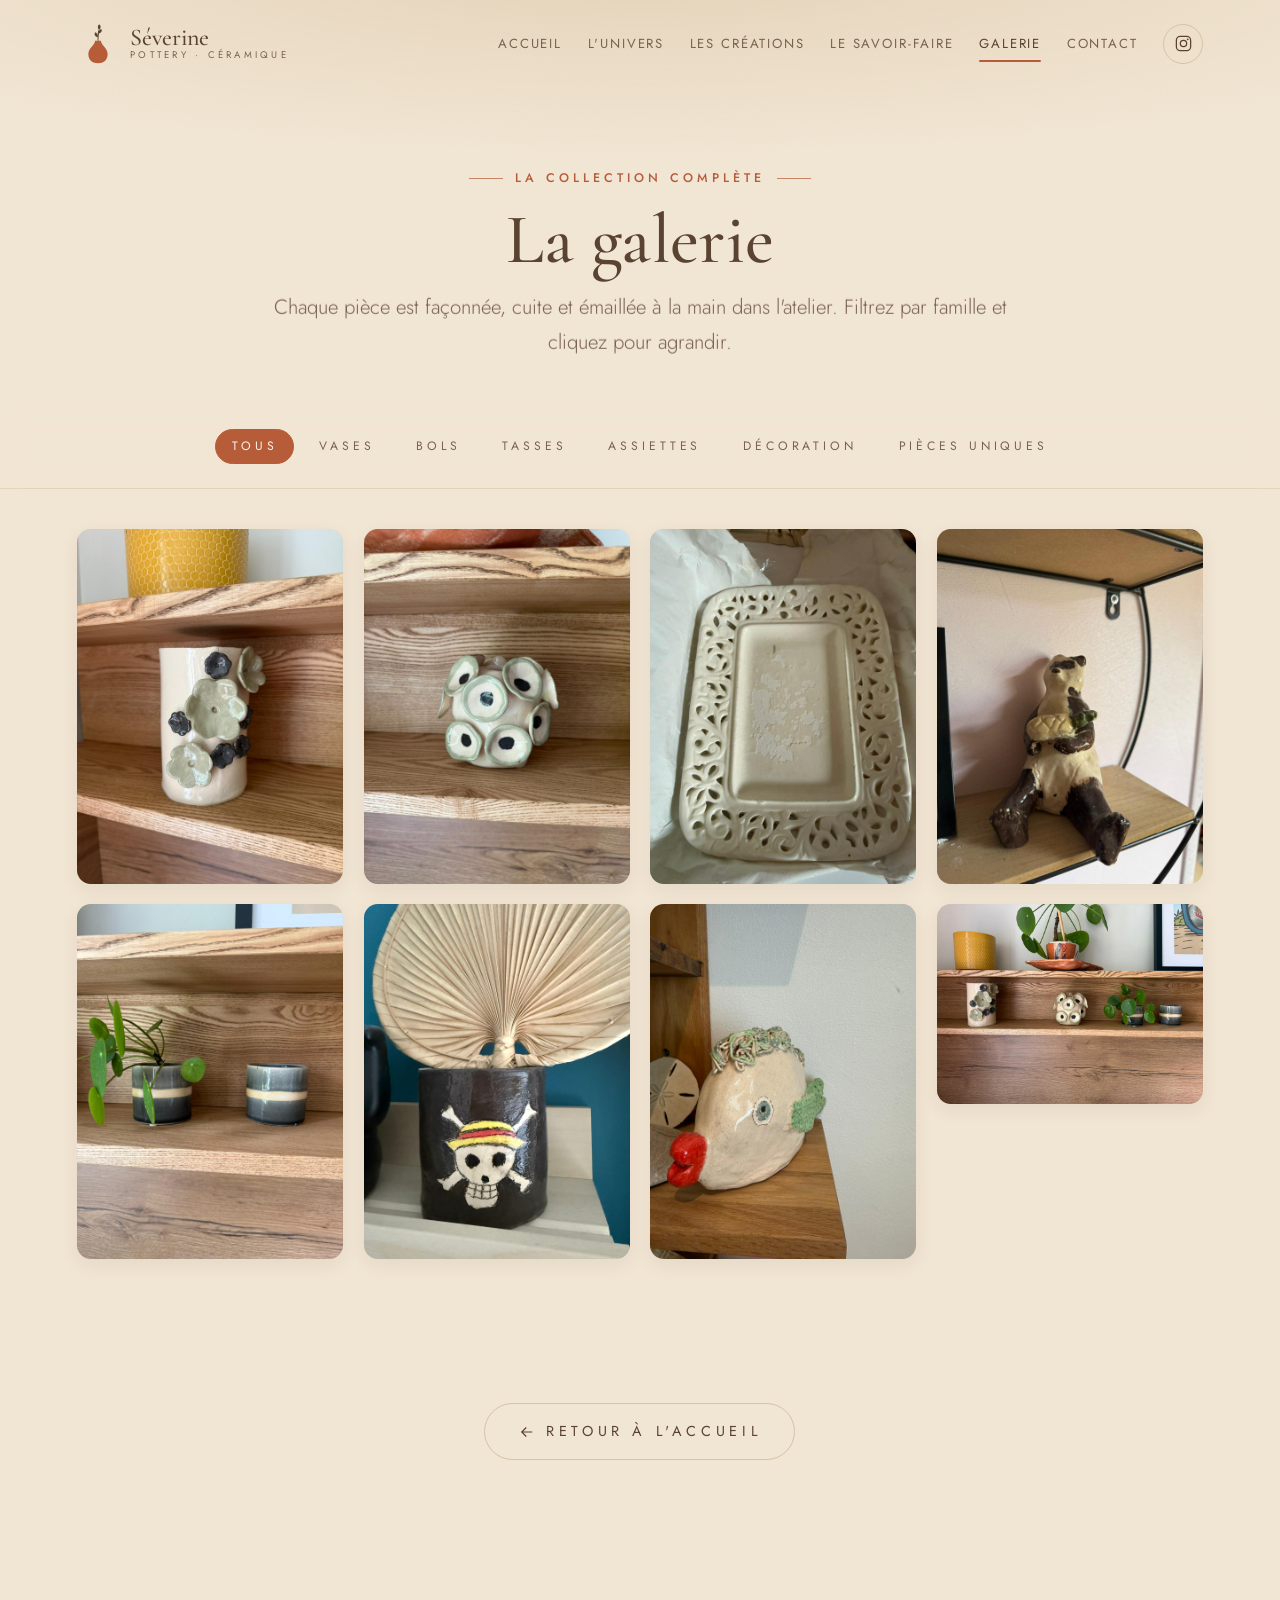
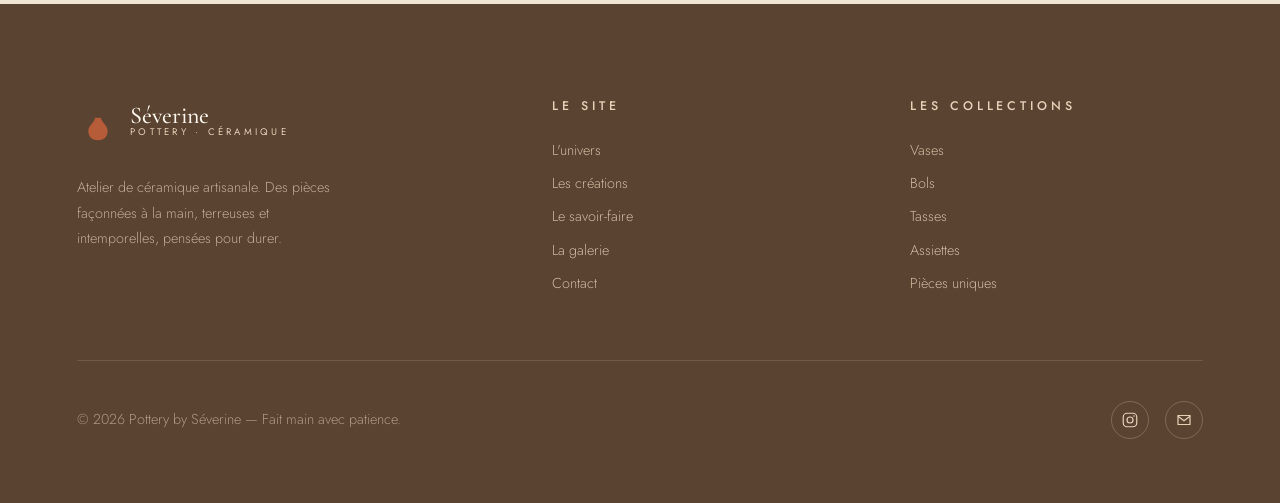
==== commit 9d11c82a: "Refine animations: kinetic typography, brand curtain reveals, robust reveal - Replace generic effect" ====
--- a/galerie.html
+++ b/galerie.html
@@ -4,6 +4,9 @@
   <meta charset="UTF-8" />
   <meta name="viewport" content="width=device-width, initial-scale=1.0" />
   <meta name="theme-color" content="#F1E5D3" />
+
+  <!-- Marque la présence de JS avant le premier rendu (évite tout flash) -->
+  <script>document.documentElement.classList.add("js");</script>
 
   <!-- SEO -->
   <title>Galerie — Pottery by Séverine · Céramiques faites main</title>
@@ -29,11 +32,11 @@
   <link href="https://fonts.googleapis.com/css2?family=Cormorant+Garamond:ital,wght@0,400;0,500;0,600;1,400;1,500&family=Jost:wght@300;400;500&display=swap" rel="stylesheet" />
 
   <!-- Styles -->
-  <link rel="stylesheet" href="css/variables.css" />
-  <link rel="stylesheet" href="css/style.css" />
-  <link rel="stylesheet" href="css/gallery.css" />
-  <link rel="stylesheet" href="css/animations.css" />
-  <link rel="stylesheet" href="css/responsive.css" />
+  <link rel="stylesheet" href="css/variables.css?v=3" />
+  <link rel="stylesheet" href="css/style.css?v=3" />
+  <link rel="stylesheet" href="css/gallery.css?v=3" />
+  <link rel="stylesheet" href="css/animations.css?v=3" />
+  <link rel="stylesheet" href="css/responsive.css?v=3" />
 
   <!-- Schema.org : fil d'Ariane -->
   <script type="application/ld+json">
@@ -280,7 +283,8 @@
   </footer>
 
   <!-- Scripts -->
-  <script src="js/gallery.js" defer></script>
-  <script src="js/script.js" defer></script>
+  <script src="js/animations.js?v=3" defer></script>
+  <script src="js/gallery.js?v=3" defer></script>
+  <script src="js/script.js?v=3" defer></script>
 </body>
 </html>
--- a/css/style.css
+++ b/css/style.css
@@ -532,7 +532,9 @@
 /* Fonds alternés */
 .section--paper { background: var(--color-paper); }
 .section--sand {
-  background: linear-gradient(180deg, var(--color-cream), var(--color-sand) 140%);
+  /* Sable nettement plus chaud/profond que le crème, pour bien démarquer
+     la section de ses voisines claires. */
+  background: linear-gradient(180deg, #ECDCC4 0%, #E4D2B8 100%);
 }
 .section--clay {
   background: var(--color-clay);
@@ -702,46 +704,37 @@
   transform: translateY(0);
 }
 
-/* ---- ④ Le savoir-faire (timeline) ---- */
-.timeline {
-  position: relative;
-  margin-top: var(--space-xl);
-  padding: 0;          /* neutralise l'indentation par défaut de <ol> */
-  list-style: none;    /* pour aligner les nœuds sur la ligne centrale */
-}
-.timeline::before {
+/* ---- ④ Le savoir-faire (parcours horizontal compact) ---- */
+.process {
+  position: relative;
+  margin: 0;
+  padding: 0;
+  list-style: none;
+  display: grid;
+  grid-template-columns: repeat(6, 1fr);
+  gap: clamp(1rem, 2vw, 2rem);
+}
+/* Ligne de liaison horizontale passant derrière les pastilles */
+.process::before {
   content: "";
   position: absolute;
-  left: 50%;
-  top: 0;
-  transform: translateX(-50%);
-  width: 1px;
-  height: 100%;
-  background: linear-gradient(180deg, transparent, var(--color-terracotta-light), transparent);
-  opacity: 0.5;
-}
-.timeline__step {
-  position: relative;
-  display: grid;
-  grid-template-columns: 1fr auto 1fr;
-  align-items: center;
-  gap: var(--space-lg);
-  padding-block: clamp(1.5rem, 3vw, 2.6rem);
-}
-.timeline__content { }
-.timeline__step:nth-child(odd) .timeline__content {
-  grid-column: 1;
-  text-align: right;
-}
-.timeline__step:nth-child(odd) .timeline__media { grid-column: 3; }
-.timeline__step:nth-child(even) .timeline__content {
-  grid-column: 3;
-  text-align: left;
-}
-.timeline__step:nth-child(even) .timeline__media { grid-column: 1; }
-
-.timeline__node {
-  grid-column: 2;
+  top: 29px;                      /* centre vertical des pastilles (58/2) */
+  left: 8%;
+  right: 8%;
+  height: 1px;
+  background: linear-gradient(90deg, transparent, var(--color-line), var(--color-line), transparent);
+  z-index: 0;
+}
+.process__step {
+  position: relative;
+  z-index: 1;
+  display: flex;
+  flex-direction: column;
+  align-items: center;
+  text-align: center;
+  gap: var(--space-2xs);
+}
+.process__badge {
   width: 58px;
   height: 58px;
   display: grid;
@@ -751,29 +744,39 @@
   border: 1px solid var(--color-line);
   box-shadow: var(--shadow-sm);
   color: var(--color-terracotta);
-  z-index: 1;
-}
-.timeline__node svg { width: 26px; height: 26px; }
-.timeline__num {
-  font-family: var(--font-sans);
-  font-size: var(--fs-label);
+  margin-bottom: var(--space-2xs);
+  transition: transform var(--dur-fast) var(--ease-out),
+              box-shadow var(--dur-fast) var(--ease-out),
+              background-color var(--dur-fast) var(--ease-soft),
+              color var(--dur-fast) var(--ease-soft);
+}
+.process__step:hover .process__badge {
+  transform: translateY(-4px);
+  box-shadow: var(--shadow-md);
+  background: var(--color-terracotta);
+  color: var(--color-paper);
+}
+.process__badge svg { width: 26px; height: 26px; }
+.process__num {
+  font-family: var(--font-sans);
+  font-size: 0.7rem;
+  font-weight: 500;
   letter-spacing: var(--tracking-label);
+  text-transform: uppercase;
   color: var(--color-terracotta);
 }
-.timeline__title {
+.process__title {
   font-family: var(--font-serif);
-  font-size: var(--fs-h3);
+  font-size: 1.35rem;
   font-weight: 500;
-  margin-top: 2px;
-}
-.timeline__text {
+  line-height: 1.1;
+}
+.process__text {
   font-size: var(--fs-small);
   color: var(--color-clay-light);
-  margin-top: var(--space-2xs);
-  max-width: 34ch;
-  display: inline-block;
-}
-.timeline__step:nth-child(odd) .timeline__text { margin-left: auto; }
+  line-height: 1.5;
+  max-width: 22ch;
+}
 
 /* ---- ⑤ Galerie (aperçu accueil) ---- */
 .gallery-preview__grid {
--- a/css/animations.css
+++ b/css/animations.css
@@ -3,6 +3,19 @@
    Toutes discrètes, GPU-friendly (transform / opacity), 60 FPS.
    Le JS ajoute la classe `.is-visible` quand l'élément entre dans le viewport.
    ========================================================================== */
+
+/* ---- Filet de sécurité : sans JavaScript, rien ne reste masqué ----
+   La classe `js` est posée sur <html> par un script inline dans le <head>.
+   Si le JS est absent ou échoue à se charger, tout le contenu s'affiche
+   normalement au lieu de rester bloqué en opacité 0. */
+html:not(.js) [data-reveal],
+html:not(.js) [data-curtain],
+html:not(.js) [data-anim] .word__i {
+  opacity: 1 !important;
+  transform: none !important;
+  clip-path: none !important;
+}
+html:not(.js) [data-curtain]::after { display: none !important; }
 
 /* ---------------------- Keyframes ---------------------- */
 @keyframes scroll-wheel {
@@ -82,17 +95,123 @@
 /* Parallaxe : le JS pilote --parallax via transform en translateY */
 .parallax { will-change: transform; }
 
-/* ---------------- Respect des préférences utilisateur ---------------- */
+/* ======================================================================
+   Système de motion « signé » (généré par js/animations.js)
+   ====================================================================== */
+
+/* ---------------- 1. Typographie cinétique (titres) ------------------
+   Chaque mot est enveloppé de <span class="word"><span class="word__i">.
+   Le mot monte derrière un masque (overflow) avec un léger décalage. */
+[data-anim] .word {
+  display: inline-block;
+  vertical-align: top;
+  overflow: hidden;
+  /* marge de sécurité pour ne pas rogner les jambages (g, j, p…) */
+  padding-bottom: 0.12em;
+  margin-bottom: -0.12em;
+}
+[data-anim] .word__i {
+  display: inline-block;
+  will-change: transform;
+}
+[data-anim="title"] .word__i {
+  transform: translateY(115%) rotate(3deg);
+  transition: transform 0.9s var(--ease-out);
+}
+[data-anim="title"].is-visible .word__i {
+  transform: translateY(0) rotate(0);
+}
+
+/* ---------------- 2. Accroche : apparition mot à mot ---------------- */
+[data-anim="lead"] .word { overflow: visible; }
+[data-anim="lead"] .word__i {
+  opacity: 0;
+  transform: translateY(0.4em);
+  transition: opacity 0.6s var(--ease-out), transform 0.6s var(--ease-out);
+}
+[data-anim="lead"].is-visible .word__i {
+  opacity: 1;
+  transform: none;
+}
+
+/* ---------------- 3. Révélation « rideau » des images ---------------
+   Un panneau terracotta recouvre l'image puis se retire vers la droite,
+   tandis que l'image se dé-zoome doucement (contre-mouvement). */
+[data-curtain] {
+  position: relative;
+  overflow: hidden;
+}
+[data-curtain] > img,
+[data-curtain] > picture > img {
+  transform: scale(1.16);
+  transition: transform 1.25s var(--ease-out);
+  will-change: transform;
+}
+[data-curtain]::after {
+  content: "";
+  position: absolute;
+  inset: 0;
+  z-index: 3;
+  background: var(--color-terracotta);
+  transform: scaleX(1);
+  transform-origin: left center;
+  transition: transform 0.9s var(--ease-out);
+}
+[data-curtain].is-visible::after {
+  transform: scaleX(0);
+  transform-origin: right center;
+}
+[data-curtain].is-visible > img,
+[data-curtain].is-visible > picture > img {
+  transform: scale(1);
+}
+
+/* ---------------- 4. Trait du parcours qui se dessine ---------------- */
+.process::before {
+  transform: scaleX(0);
+  transform-origin: center;
+  transition: transform 1.3s var(--ease-out);
+}
+.process.is-drawn::before { transform: scaleX(1); }
+
+/* ---------------- Respect des préférences utilisateur ----------------
+   En mode « réduire les animations » on supprime les déplacements amples,
+   les rotations, le rideau et les boucles — mais on garde un simple fondu
+   d'opacité (mouvement nul, sans risque vestibulaire) pour que le contenu
+   apparaisse tout de même avec douceur au lieu d'être totalement figé. */
 @media (prefers-reduced-motion: reduce) {
   *,
   *::before,
   *::after {
     animation-duration: 0.001ms !important;
     animation-iteration-count: 1 !important;
-    transition-duration: 0.001ms !important;
     scroll-behavior: auto !important;
   }
-  [data-reveal] { opacity: 1 !important; transform: none !important; }
+
+  /* Reveal générique : plus de translation, juste un fondu */
+  [data-reveal] {
+    transform: none !important;
+    transition: opacity 0.6s ease !important;
+  }
+
+  /* Titres & accroches : les mots apparaissent en fondu (sans monter) */
+  [data-anim] .word__i {
+    transform: none !important;
+    transition: opacity 0.5s ease !important;
+  }
+  [data-anim] .word__i { opacity: 0; }
+  [data-anim].is-visible .word__i { opacity: 1; }
+
+  /* Images : pas de rideau ni de zoom, un fondu de l'ensemble */
+  [data-curtain] {
+    opacity: 0;
+    transition: opacity 0.7s ease;
+  }
+  [data-curtain].is-visible { opacity: 1; }
+  [data-curtain]::after { display: none !important; }
+  [data-curtain] > img { transform: none !important; }
+
   .hero__content > * { opacity: 1 !important; }
   .hero__media img { transform: none !important; }
-}
+  .process::before { transform: scaleX(1) !important; }
+}
--- a/css/responsive.css
+++ b/css/responsive.css
@@ -9,6 +9,10 @@
   .instagram__grid { grid-template-columns: repeat(4, 1fr); }
   .masonry { column-count: 3; }
   .gallery-preview__grid { grid-auto-rows: 190px; }
+
+  /* Parcours savoir-faire : 3 colonnes × 2 rangées, sans ligne de liaison */
+  .process { grid-template-columns: repeat(3, 1fr); row-gap: var(--space-xl); }
+  .process::before { display: none; }
 }
 
 /* ============================ ≤ 900px : tablette ======================= */
@@ -72,27 +76,8 @@
   /* --- Créations --- */
   .creations__grid { grid-template-columns: repeat(2, 1fr); }
 
-  /* --- Timeline : passage en colonne à gauche --- */
-  .timeline::before { left: 27px; transform: none; }
-  .timeline__step,
-  .timeline__step:nth-child(odd),
-  .timeline__step:nth-child(even) {
-    grid-template-columns: 54px 1fr;
-    gap: var(--space-md);
-    text-align: left;
-  }
-  .timeline__node {
-    grid-column: 1 !important;
-    width: 54px; height: 54px;
-  }
-  .timeline__step:nth-child(odd) .timeline__content,
-  .timeline__step:nth-child(even) .timeline__content {
-    grid-column: 2 !important;
-    text-align: left;
-  }
-  .timeline__media { display: none; }
-  .timeline__step:nth-child(odd) .timeline__text { margin-left: 0; }
-  .timeline__text { max-width: none; }
+  /* --- Parcours savoir-faire : reste en 3 colonnes sur tablette --- */
+  .process { gap: var(--space-lg) var(--space-md); }
 
   /* --- Galerie aperçu --- */
   .gallery-preview__grid { grid-template-columns: repeat(2, 1fr); grid-auto-rows: 200px; }
@@ -135,6 +120,10 @@
 
   .values { grid-template-columns: 1fr; gap: var(--space-md); }
 
+  /* Parcours savoir-faire : 2 colonnes sur mobile */
+  .process { grid-template-columns: repeat(2, 1fr); row-gap: var(--space-lg); }
+  .process__text { max-width: none; }
+
   .univers__signature { font-size: 2rem; }
   .univers__stamp { right: 8px; bottom: -16px; }
 
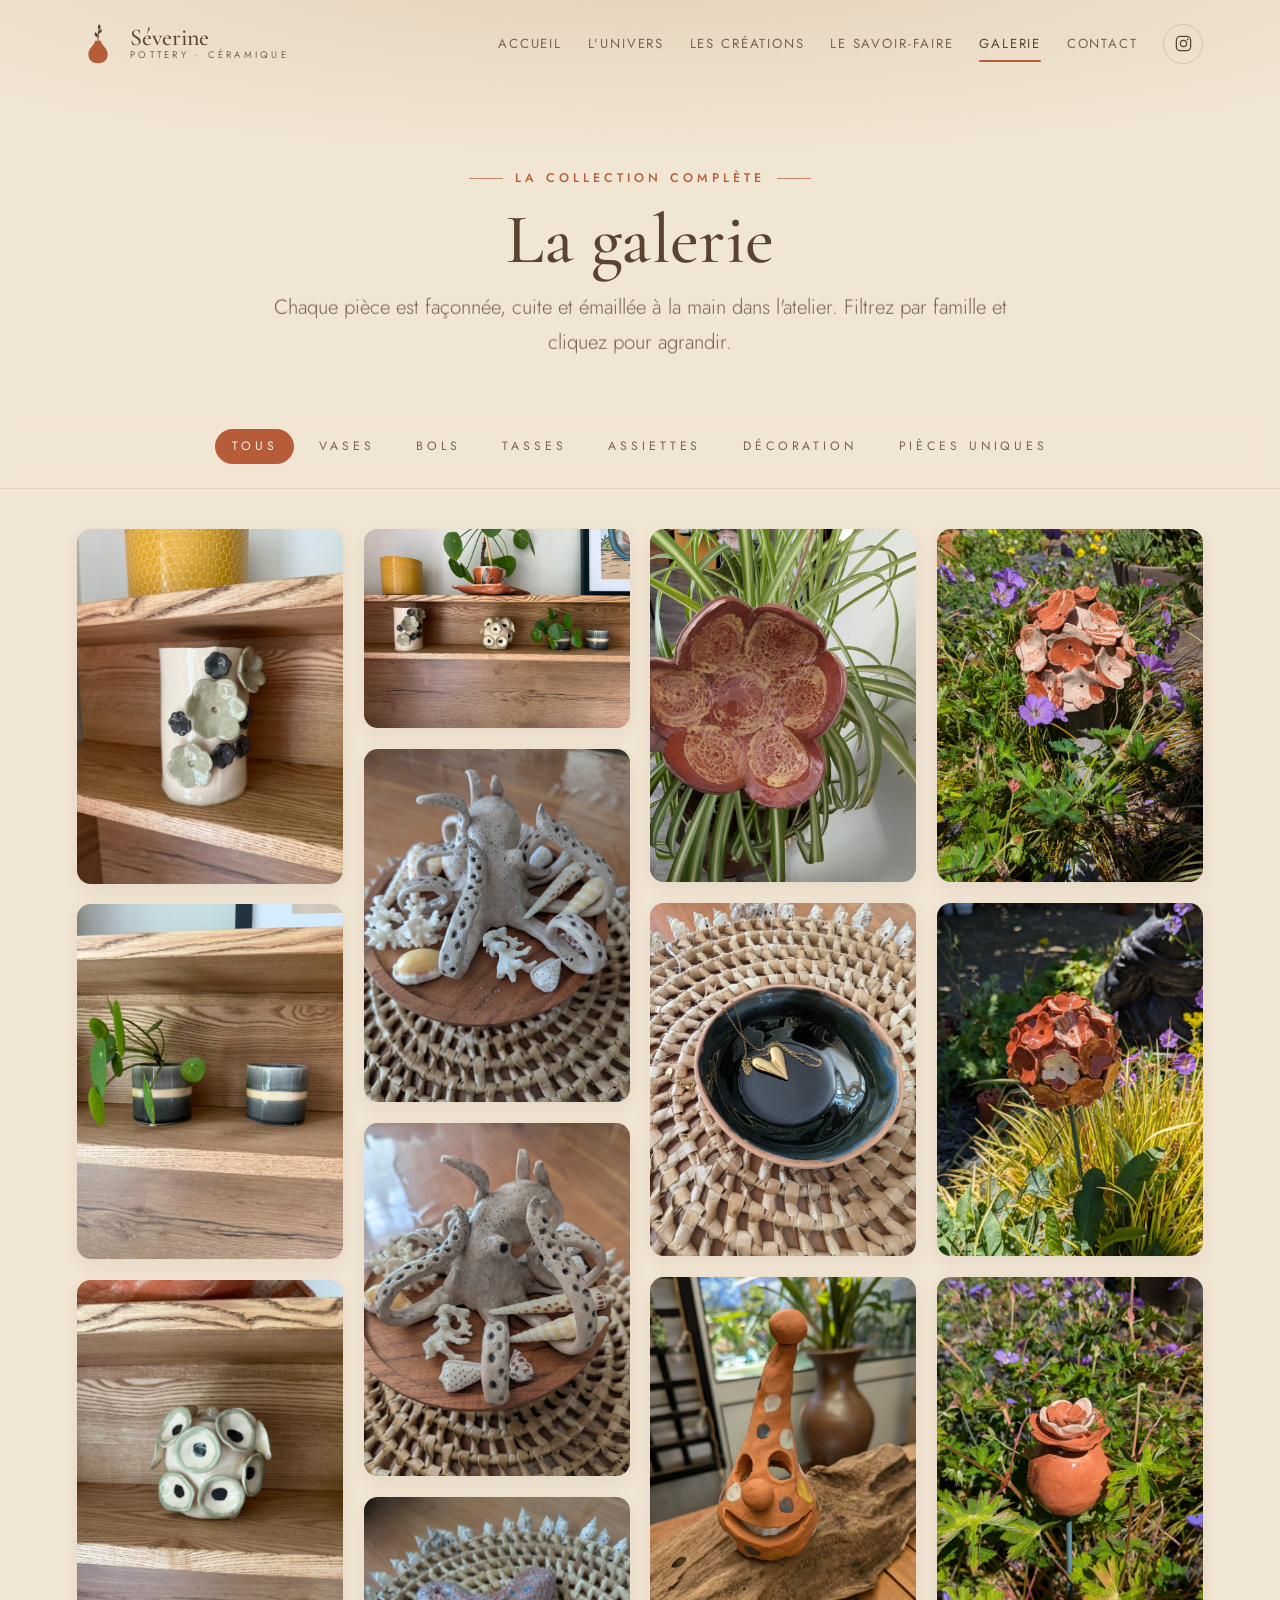
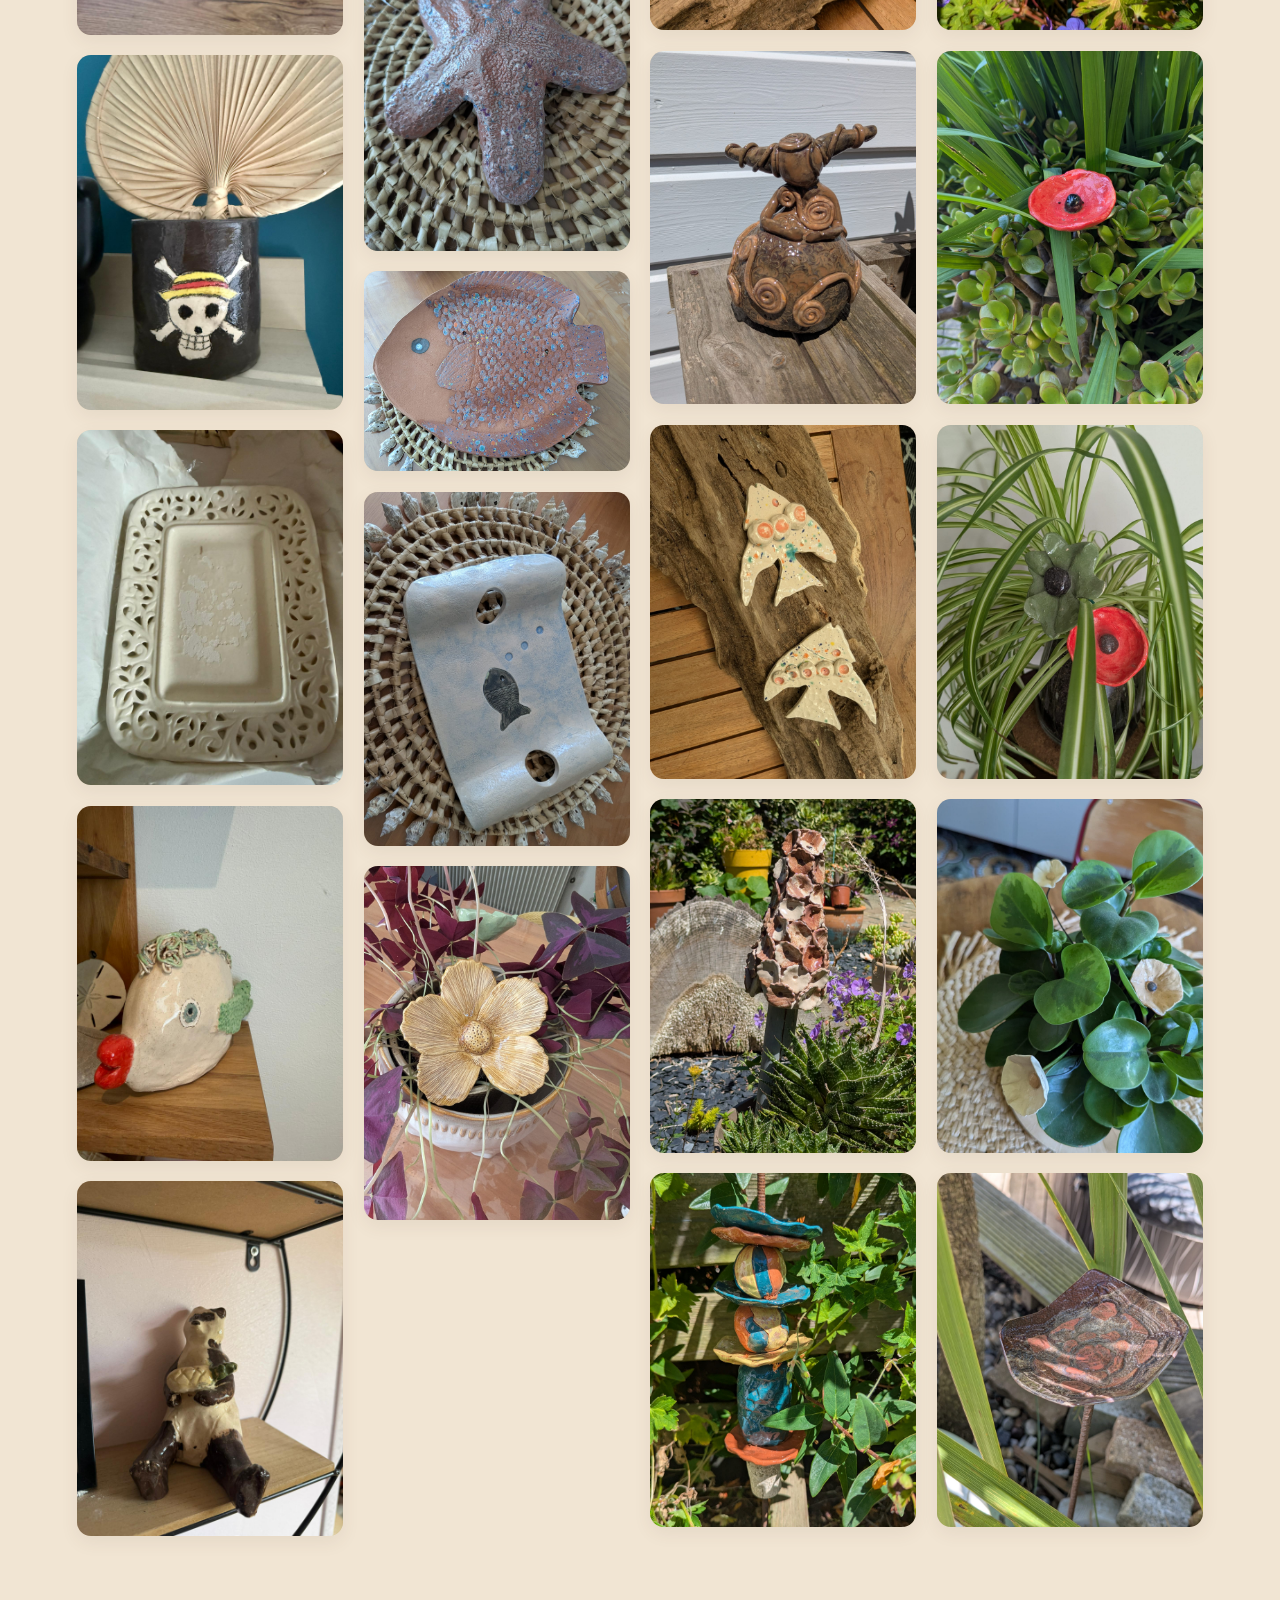
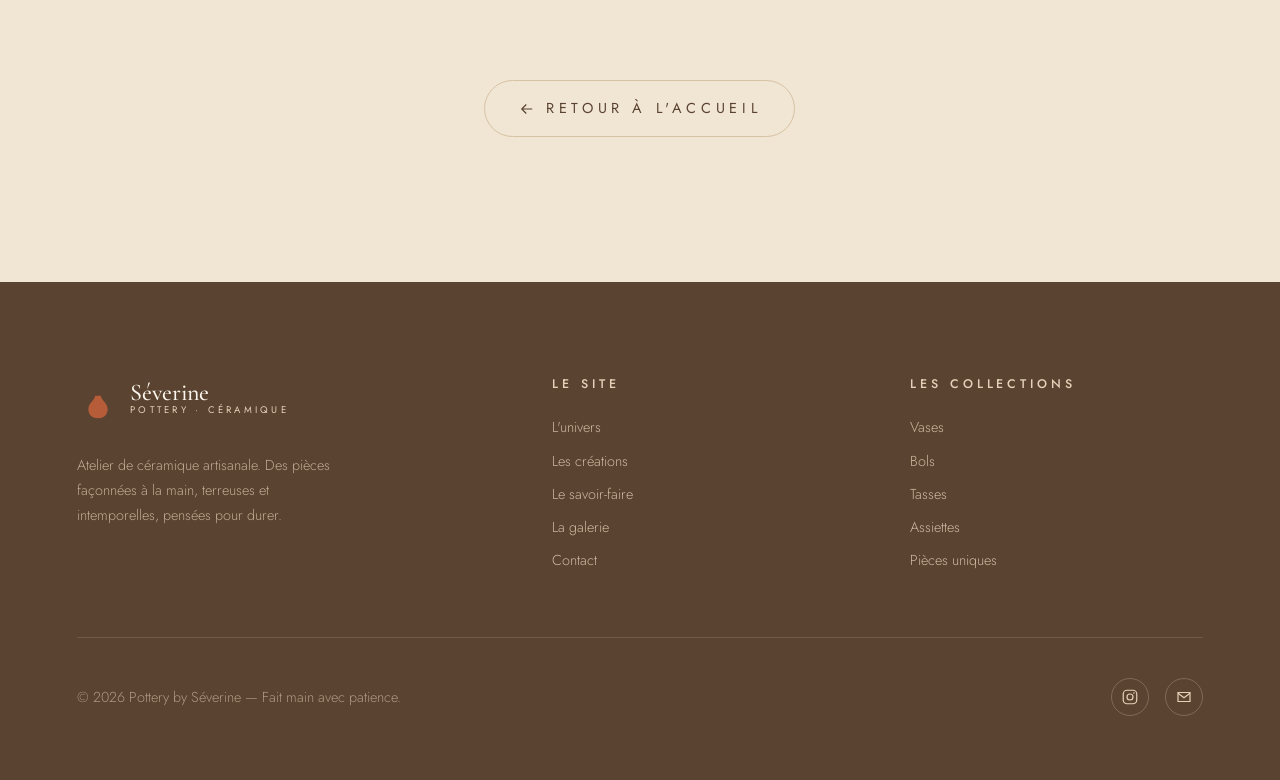
==== commit aa3c5f20: "Add 20 new pieces: rename coherently and integrate into gallery + home - Copy/rename the new photos " ====
--- a/galerie.html
+++ b/galerie.html
@@ -192,6 +192,206 @@
           <span class="masonry__zoom" aria-hidden="true"><svg viewBox="0 0 24 24" fill="none" stroke="currentColor" stroke-width="1.6"><circle cx="11" cy="11" r="7"/><path d="m20 20-3.5-3.5M11 8v6M8 11h6"/></svg></span>
         </figure>
 
+        <figure class="masonry__item" data-category="pieces-uniques decoration" data-cat-label="Pièce unique" data-name="Le Poulpe"
+                data-full="assets/images/poulpe.jpeg" tabindex="0" role="button" aria-label="Agrandir : Le Poulpe">
+          <img src="assets/images/poulpe.jpeg" alt="Sculpture de poulpe en céramique mouchetée, tentacules déployés parmi des coquillages" loading="lazy" />
+          <figcaption class="masonry__overlay">
+            <span class="masonry__cat">Pièce unique</span>
+            <span class="masonry__name">Le Poulpe</span>
+          </figcaption>
+          <span class="masonry__zoom" aria-hidden="true"><svg viewBox="0 0 24 24" fill="none" stroke="currentColor" stroke-width="1.6"><circle cx="11" cy="11" r="7"/><path d="m20 20-3.5-3.5M11 8v6M8 11h6"/></svg></span>
+        </figure>
+
+        <figure class="masonry__item" data-category="pieces-uniques decoration" data-cat-label="Pièce unique" data-name="Le Poulpe · détail"
+                data-full="assets/images/poulpe-detail.jpeg" tabindex="0" role="button" aria-label="Agrandir : Le Poulpe, détail">
+          <img src="assets/images/poulpe-detail.jpeg" alt="Détail de la sculpture de poulpe en céramique aux tentacules ventousés" loading="lazy" />
+          <figcaption class="masonry__overlay">
+            <span class="masonry__cat">Pièce unique</span>
+            <span class="masonry__name">Le Poulpe · détail</span>
+          </figcaption>
+          <span class="masonry__zoom" aria-hidden="true"><svg viewBox="0 0 24 24" fill="none" stroke="currentColor" stroke-width="1.6"><circle cx="11" cy="11" r="7"/><path d="m20 20-3.5-3.5M11 8v6M8 11h6"/></svg></span>
+        </figure>
+
+        <figure class="masonry__item" data-category="decoration pieces-uniques" data-cat-label="Décoration" data-name="Étoile de Mer"
+                data-full="assets/images/etoile-de-mer.jpeg" tabindex="0" role="button" aria-label="Agrandir : Étoile de Mer">
+          <img src="assets/images/etoile-de-mer.jpeg" alt="Étoile de mer en céramique émaillée rose et bleu, à la surface texturée" loading="lazy" />
+          <figcaption class="masonry__overlay">
+            <span class="masonry__cat">Décoration</span>
+            <span class="masonry__name">Étoile de Mer</span>
+          </figcaption>
+          <span class="masonry__zoom" aria-hidden="true"><svg viewBox="0 0 24 24" fill="none" stroke="currentColor" stroke-width="1.6"><circle cx="11" cy="11" r="7"/><path d="m20 20-3.5-3.5M11 8v6M8 11h6"/></svg></span>
+        </figure>
+
+        <figure class="masonry__item" data-category="assiettes decoration" data-cat-label="Assiette" data-name="Plat Poisson"
+                data-full="assets/images/plat-poisson.jpeg" tabindex="0" role="button" aria-label="Agrandir : Plat Poisson">
+          <img src="assets/images/plat-poisson.jpeg" alt="Plat en céramique en forme de poisson, émail terracotta moucheté de bleu" loading="lazy" />
+          <figcaption class="masonry__overlay">
+            <span class="masonry__cat">Assiette</span>
+            <span class="masonry__name">Plat Poisson</span>
+          </figcaption>
+          <span class="masonry__zoom" aria-hidden="true"><svg viewBox="0 0 24 24" fill="none" stroke="currentColor" stroke-width="1.6"><circle cx="11" cy="11" r="7"/><path d="m20 20-3.5-3.5M11 8v6M8 11h6"/></svg></span>
+        </figure>
+
+        <figure class="masonry__item" data-category="assiettes decoration" data-cat-label="Assiette" data-name="Plateau Poisson"
+                data-full="assets/images/plateau-poisson.jpeg" tabindex="0" role="button" aria-label="Agrandir : Plateau Poisson">
+          <img src="assets/images/plateau-poisson.jpeg" alt="Plateau rectangulaire en céramique bleutée gravé d'un poisson et de bulles" loading="lazy" />
+          <figcaption class="masonry__overlay">
+            <span class="masonry__cat">Assiette</span>
+            <span class="masonry__name">Plateau Poisson</span>
+          </figcaption>
+          <span class="masonry__zoom" aria-hidden="true"><svg viewBox="0 0 24 24" fill="none" stroke="currentColor" stroke-width="1.6"><circle cx="11" cy="11" r="7"/><path d="m20 20-3.5-3.5M11 8v6M8 11h6"/></svg></span>
+        </figure>
+
+        <figure class="masonry__item" data-category="assiettes decoration" data-cat-label="Coupe" data-name="Coupe Fleur Ocre"
+                data-full="assets/images/coupe-fleur-ocre.jpeg" tabindex="0" role="button" aria-label="Agrandir : Coupe Fleur Ocre">
+          <img src="assets/images/coupe-fleur-ocre.jpeg" alt="Coupe en céramique en forme de grande fleur, émail ocre finement veiné" loading="lazy" />
+          <figcaption class="masonry__overlay">
+            <span class="masonry__cat">Coupe</span>
+            <span class="masonry__name">Coupe Fleur Ocre</span>
+          </figcaption>
+          <span class="masonry__zoom" aria-hidden="true"><svg viewBox="0 0 24 24" fill="none" stroke="currentColor" stroke-width="1.6"><circle cx="11" cy="11" r="7"/><path d="m20 20-3.5-3.5M11 8v6M8 11h6"/></svg></span>
+        </figure>
+
+        <figure class="masonry__item" data-category="assiettes decoration" data-cat-label="Coupe" data-name="Coupe Fleur Terracotta"
+                data-full="assets/images/coupe-fleur-terracotta.jpeg" tabindex="0" role="button" aria-label="Agrandir : Coupe Fleur Terracotta">
+          <img src="assets/images/coupe-fleur-terracotta.jpeg" alt="Coupe en céramique en forme de fleur, émail terracotta et ocre" loading="lazy" />
+          <figcaption class="masonry__overlay">
+            <span class="masonry__cat">Coupe</span>
+            <span class="masonry__name">Coupe Fleur Terracotta</span>
+          </figcaption>
+          <span class="masonry__zoom" aria-hidden="true"><svg viewBox="0 0 24 24" fill="none" stroke="currentColor" stroke-width="1.6"><circle cx="11" cy="11" r="7"/><path d="m20 20-3.5-3.5M11 8v6M8 11h6"/></svg></span>
+        </figure>
+
+        <figure class="masonry__item" data-category="bols" data-cat-label="Bol" data-name="Vide-poche Vert"
+                data-full="assets/images/vide-poche-vert.jpeg" tabindex="0" role="button" aria-label="Agrandir : Vide-poche Vert">
+          <img src="assets/images/vide-poche-vert.jpeg" alt="Petit bol vide-poche en grès émaillé vert profond bordé de terre brute" loading="lazy" />
+          <figcaption class="masonry__overlay">
+            <span class="masonry__cat">Bol</span>
+            <span class="masonry__name">Vide-poche Vert</span>
+          </figcaption>
+          <span class="masonry__zoom" aria-hidden="true"><svg viewBox="0 0 24 24" fill="none" stroke="currentColor" stroke-width="1.6"><circle cx="11" cy="11" r="7"/><path d="m20 20-3.5-3.5M11 8v6M8 11h6"/></svg></span>
+        </figure>
+
+        <figure class="masonry__item" data-category="decoration pieces-uniques" data-cat-label="Pièce unique" data-name="Lanterne Lutin"
+                data-full="assets/images/lanterne-lutin.jpeg" tabindex="0" role="button" aria-label="Agrandir : Lanterne Lutin">
+          <img src="assets/images/lanterne-lutin.jpeg" alt="Photophore en terre cuite en forme de petit lutin souriant à pois colorés" loading="lazy" />
+          <figcaption class="masonry__overlay">
+            <span class="masonry__cat">Pièce unique</span>
+            <span class="masonry__name">Lanterne Lutin</span>
+          </figcaption>
+          <span class="masonry__zoom" aria-hidden="true"><svg viewBox="0 0 24 24" fill="none" stroke="currentColor" stroke-width="1.6"><circle cx="11" cy="11" r="7"/><path d="m20 20-3.5-3.5M11 8v6M8 11h6"/></svg></span>
+        </figure>
+
+        <figure class="masonry__item" data-category="decoration pieces-uniques" data-cat-label="Pièce unique" data-name="Esprit Spiralé"
+                data-full="assets/images/sculpture-spirales.jpeg" tabindex="0" role="button" aria-label="Agrandir : Esprit Spiralé">
+          <img src="assets/images/sculpture-spirales.jpeg" alt="Sculpture en grès émaillé brun ornée de spirales modelées à la main" loading="lazy" />
+          <figcaption class="masonry__overlay">
+            <span class="masonry__cat">Pièce unique</span>
+            <span class="masonry__name">Esprit Spiralé</span>
+          </figcaption>
+          <span class="masonry__zoom" aria-hidden="true"><svg viewBox="0 0 24 24" fill="none" stroke="currentColor" stroke-width="1.6"><circle cx="11" cy="11" r="7"/><path d="m20 20-3.5-3.5M11 8v6M8 11h6"/></svg></span>
+        </figure>
+
+        <figure class="masonry__item" data-category="decoration pieces-uniques" data-cat-label="Pièce unique" data-name="Poissons Muraux"
+                data-full="assets/images/poissons-muraux.jpeg" tabindex="0" role="button" aria-label="Agrandir : Poissons Muraux">
+          <img src="assets/images/poissons-muraux.jpeg" alt="Deux poissons décoratifs en céramique mouchetée posés sur du bois flotté" loading="lazy" />
+          <figcaption class="masonry__overlay">
+            <span class="masonry__cat">Pièce unique</span>
+            <span class="masonry__name">Poissons Muraux</span>
+          </figcaption>
+          <span class="masonry__zoom" aria-hidden="true"><svg viewBox="0 0 24 24" fill="none" stroke="currentColor" stroke-width="1.6"><circle cx="11" cy="11" r="7"/><path d="m20 20-3.5-3.5M11 8v6M8 11h6"/></svg></span>
+        </figure>
+
+        <figure class="masonry__item" data-category="decoration pieces-uniques" data-cat-label="Décoration" data-name="Totem Fleuri"
+                data-full="assets/images/totem-fleurs.jpeg" tabindex="0" role="button" aria-label="Agrandir : Totem Fleuri">
+          <img src="assets/images/totem-fleurs.jpeg" alt="Totem de jardin en céramique couvert de fleurs modelées, planté dans un massif" loading="lazy" />
+          <figcaption class="masonry__overlay">
+            <span class="masonry__cat">Décoration</span>
+            <span class="masonry__name">Totem Fleuri</span>
+          </figcaption>
+          <span class="masonry__zoom" aria-hidden="true"><svg viewBox="0 0 24 24" fill="none" stroke="currentColor" stroke-width="1.6"><circle cx="11" cy="11" r="7"/><path d="m20 20-3.5-3.5M11 8v6M8 11h6"/></svg></span>
+        </figure>
+
+        <figure class="masonry__item" data-category="decoration pieces-uniques" data-cat-label="Décoration" data-name="Totem Perlé"
+                data-full="assets/images/totem-perles.jpeg" tabindex="0" role="button" aria-label="Agrandir : Totem Perlé">
+          <img src="assets/images/totem-perles.jpeg" alt="Totem de jardin fait de perles et coupelles en céramique bleu et terracotta empilées" loading="lazy" />
+          <figcaption class="masonry__overlay">
+            <span class="masonry__cat">Décoration</span>
+            <span class="masonry__name">Totem Perlé</span>
+          </figcaption>
+          <span class="masonry__zoom" aria-hidden="true"><svg viewBox="0 0 24 24" fill="none" stroke="currentColor" stroke-width="1.6"><circle cx="11" cy="11" r="7"/><path d="m20 20-3.5-3.5M11 8v6M8 11h6"/></svg></span>
+        </figure>
+
+        <figure class="masonry__item" data-category="decoration" data-cat-label="Décoration" data-name="Boule Fleurie"
+                data-full="assets/images/boule-fleurs.jpeg" tabindex="0" role="button" aria-label="Agrandir : Boule Fleurie">
+          <img src="assets/images/boule-fleurs.jpeg" alt="Boule de fleurs en terre cuite sur tige, au milieu d'un massif de géraniums" loading="lazy" />
+          <figcaption class="masonry__overlay">
+            <span class="masonry__cat">Décoration</span>
+            <span class="masonry__name">Boule Fleurie</span>
+          </figcaption>
+          <span class="masonry__zoom" aria-hidden="true"><svg viewBox="0 0 24 24" fill="none" stroke="currentColor" stroke-width="1.6"><circle cx="11" cy="11" r="7"/><path d="m20 20-3.5-3.5M11 8v6M8 11h6"/></svg></span>
+        </figure>
+
+        <figure class="masonry__item" data-category="decoration" data-cat-label="Décoration" data-name="Boule Fleurie Émaillée"
+                data-full="assets/images/boule-fleurs-emaillee.jpeg" tabindex="0" role="button" aria-label="Agrandir : Boule Fleurie Émaillée">
+          <img src="assets/images/boule-fleurs-emaillee.jpeg" alt="Boule de fleurs en céramique émaillée terracotta sur tige de jardin" loading="lazy" />
+          <figcaption class="masonry__overlay">
+            <span class="masonry__cat">Décoration</span>
+            <span class="masonry__name">Boule Fleurie Émaillée</span>
+          </figcaption>
+          <span class="masonry__zoom" aria-hidden="true"><svg viewBox="0 0 24 24" fill="none" stroke="currentColor" stroke-width="1.6"><circle cx="11" cy="11" r="7"/><path d="m20 20-3.5-3.5M11 8v6M8 11h6"/></svg></span>
+        </figure>
+
+        <figure class="masonry__item" data-category="decoration" data-cat-label="Décoration" data-name="Rose de Jardin"
+                data-full="assets/images/rose-jardin.jpeg" tabindex="0" role="button" aria-label="Agrandir : Rose de Jardin">
+          <img src="assets/images/rose-jardin.jpeg" alt="Tuteur de jardin en terre cuite surmonté d'une rose en céramique" loading="lazy" />
+          <figcaption class="masonry__overlay">
+            <span class="masonry__cat">Décoration</span>
+            <span class="masonry__name">Rose de Jardin</span>
+          </figcaption>
+          <span class="masonry__zoom" aria-hidden="true"><svg viewBox="0 0 24 24" fill="none" stroke="currentColor" stroke-width="1.6"><circle cx="11" cy="11" r="7"/><path d="m20 20-3.5-3.5M11 8v6M8 11h6"/></svg></span>
+        </figure>
+
+        <figure class="masonry__item" data-category="decoration" data-cat-label="Décoration" data-name="Coquelicot"
+                data-full="assets/images/coquelicot.jpeg" tabindex="0" role="button" aria-label="Agrandir : Coquelicot">
+          <img src="assets/images/coquelicot.jpeg" alt="Coquelicot en céramique rouge sur tige, au cœur d'un massif de plantes grasses" loading="lazy" />
+          <figcaption class="masonry__overlay">
+            <span class="masonry__cat">Décoration</span>
+            <span class="masonry__name">Coquelicot</span>
+          </figcaption>
+          <span class="masonry__zoom" aria-hidden="true"><svg viewBox="0 0 24 24" fill="none" stroke="currentColor" stroke-width="1.6"><circle cx="11" cy="11" r="7"/><path d="m20 20-3.5-3.5M11 8v6M8 11h6"/></svg></span>
+        </figure>
+
+        <figure class="masonry__item" data-category="decoration" data-cat-label="Décoration" data-name="Coquelicots"
+                data-full="assets/images/coquelicots-duo.jpeg" tabindex="0" role="button" aria-label="Agrandir : Coquelicots">
+          <img src="assets/images/coquelicots-duo.jpeg" alt="Fleurs en céramique rouge et verte sur tiges dans une plante d'intérieur" loading="lazy" />
+          <figcaption class="masonry__overlay">
+            <span class="masonry__cat">Décoration</span>
+            <span class="masonry__name">Coquelicots</span>
+          </figcaption>
+          <span class="masonry__zoom" aria-hidden="true"><svg viewBox="0 0 24 24" fill="none" stroke="currentColor" stroke-width="1.6"><circle cx="11" cy="11" r="7"/><path d="m20 20-3.5-3.5M11 8v6M8 11h6"/></svg></span>
+        </figure>
+
+        <figure class="masonry__item" data-category="decoration" data-cat-label="Décoration" data-name="Liserons"
+                data-full="assets/images/fleurs-liseron.jpeg" tabindex="0" role="button" aria-label="Agrandir : Liserons">
+          <img src="assets/images/fleurs-liseron.jpeg" alt="Fleurs de liseron en céramique crème plantées dans une plante verte" loading="lazy" />
+          <figcaption class="masonry__overlay">
+            <span class="masonry__cat">Décoration</span>
+            <span class="masonry__name">Liserons</span>
+          </figcaption>
+          <span class="masonry__zoom" aria-hidden="true"><svg viewBox="0 0 24 24" fill="none" stroke="currentColor" stroke-width="1.6"><circle cx="11" cy="11" r="7"/><path d="m20 20-3.5-3.5M11 8v6M8 11h6"/></svg></span>
+        </figure>
+
+        <figure class="masonry__item" data-category="decoration" data-cat-label="Décoration" data-name="Coupe de Jardin"
+                data-full="assets/images/coupe-jardin.jpeg" tabindex="0" role="button" aria-label="Agrandir : Coupe de Jardin">
+          <img src="assets/images/coupe-jardin.jpeg" alt="Petite coupe en grès émaillé raku posée sur une tige, au jardin" loading="lazy" />
+          <figcaption class="masonry__overlay">
+            <span class="masonry__cat">Décoration</span>
+            <span class="masonry__name">Coupe de Jardin</span>
+          </figcaption>
+          <span class="masonry__zoom" aria-hidden="true"><svg viewBox="0 0 24 24" fill="none" stroke="currentColor" stroke-width="1.6"><circle cx="11" cy="11" r="7"/><path d="m20 20-3.5-3.5M11 8v6M8 11h6"/></svg></span>
+        </figure>
+
       </div>
 
       <p class="masonry-empty">Aucune pièce dans cette catégorie pour le moment.</p>
